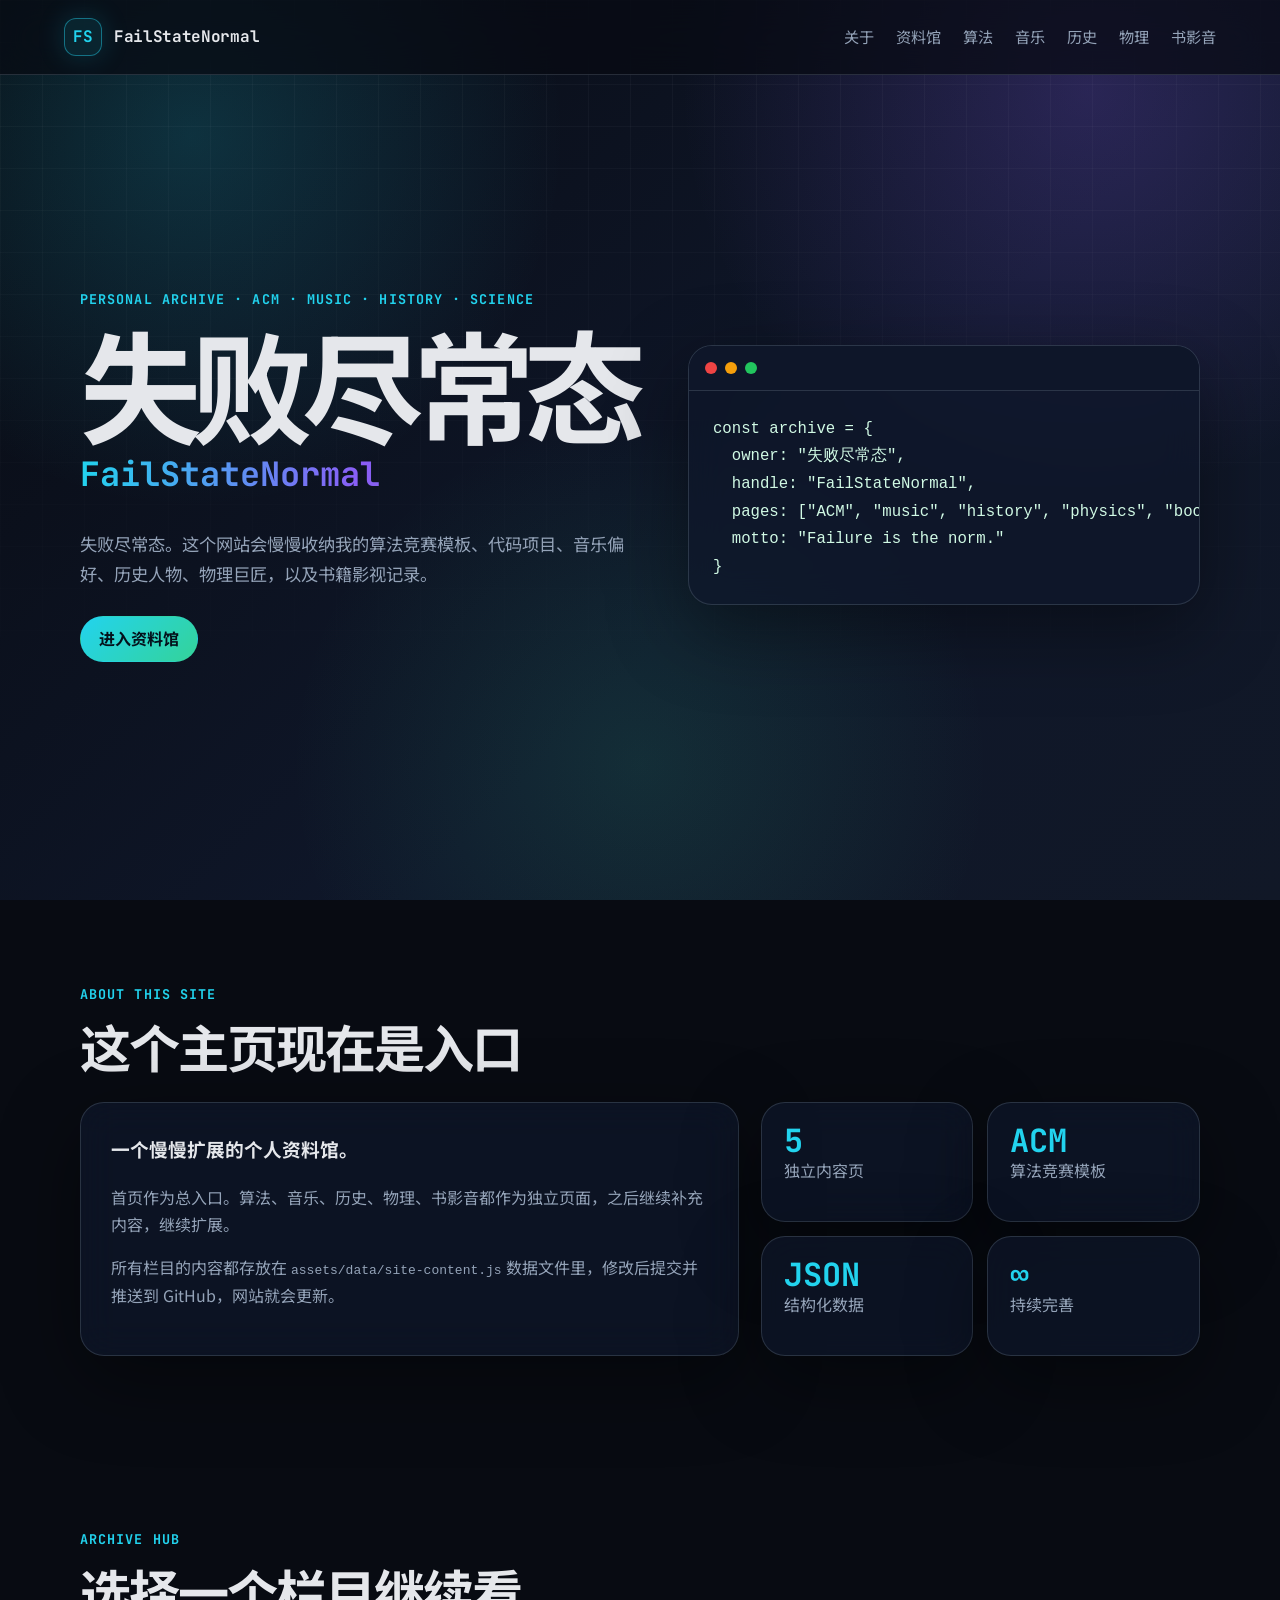
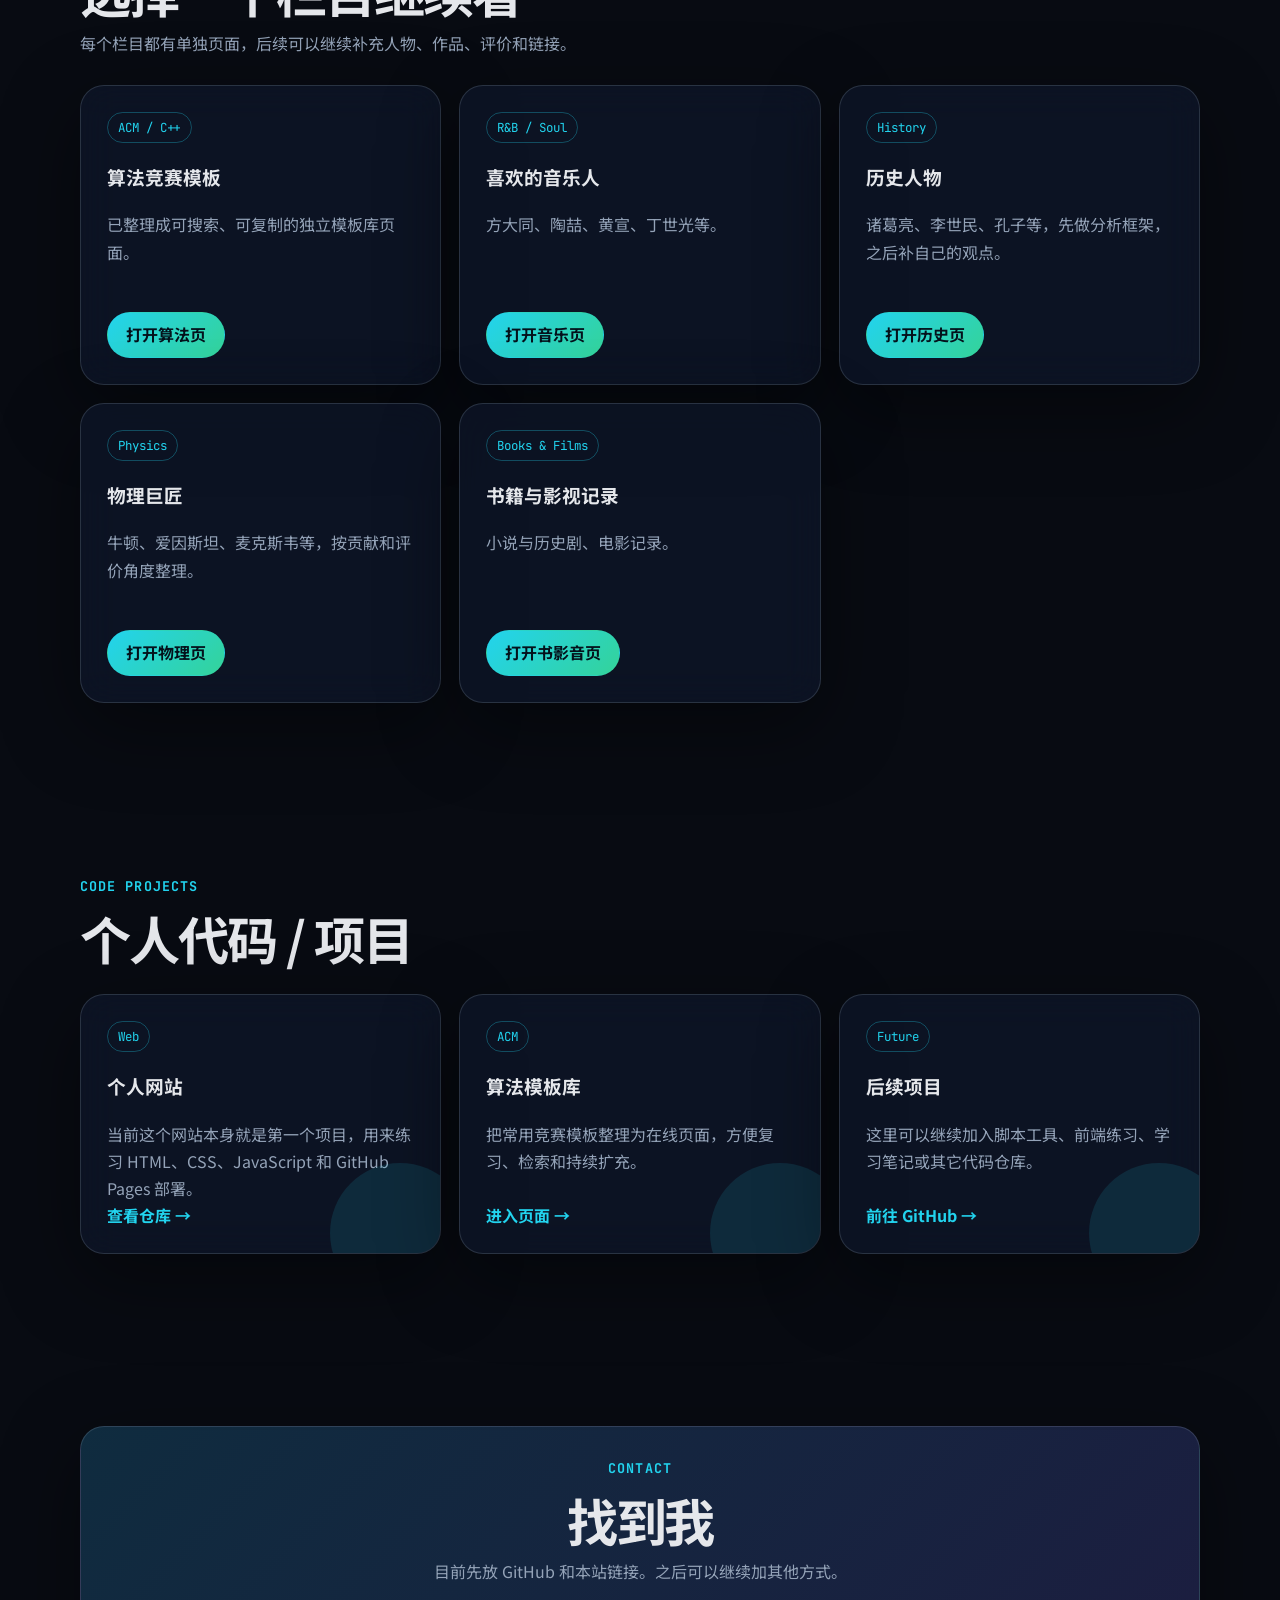
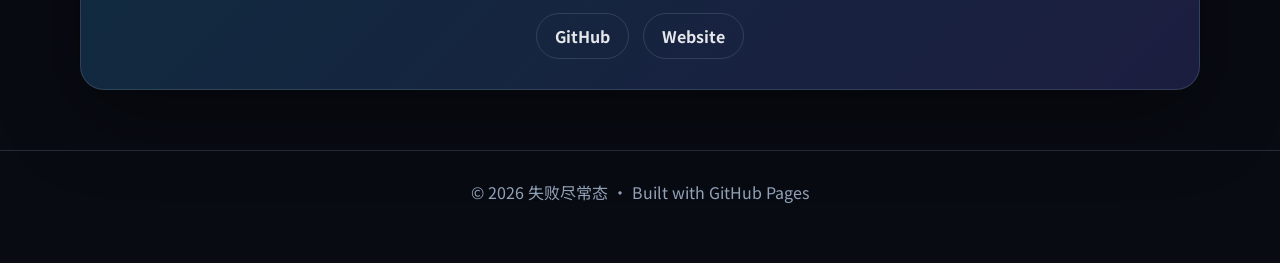
==== index.html @ 87ff6422 "对每个页面前端文字进行了修改" ====
<!DOCTYPE html>
<html lang="zh-CN">
<head>
  <meta charset="UTF-8" />
  <meta name="viewport" content="width=device-width, initial-scale=1.0" />
  <meta name="description" content="失败尽常态 / FailStateNormal 的个人主页：算法竞赛模板、音乐、历史人物、物理学家、书籍与影视记录。" />
  <title>失败尽常态 | FailStateNormal</title>
  <link rel="preconnect" href="https://fonts.googleapis.com">
  <link rel="preconnect" href="https://fonts.gstatic.com" crossorigin>
  <link href="https://fonts.googleapis.com/css2?family=Noto+Sans+SC:wght@400;500;700;900&family=JetBrains+Mono:wght@400;600;700&display=swap" rel="stylesheet">
  <link rel="stylesheet" href="assets/css/style.css?v=20260609-1" />
</head>
<body>
  <div class="site-bg"></div>

  <header class="header">
    <a class="logo" href="#top" aria-label="回到首页">
      <span class="logo-mark">FS</span>
      <span>FailStateNormal</span>
    </a>

    <button class="nav-toggle" type="button" aria-label="打开导航" aria-expanded="false">
      <span></span><span></span><span></span>
    </button>

    <nav class="nav" aria-label="主导航">
      <a href="#about">关于</a>
      <a href="#archive">资料馆</a>
      <a href="acm.html">算法</a>
      <a href="music.html">音乐</a>
      <a href="history.html">历史</a>
      <a href="physics.html">物理</a>
      <a href="books-films.html">书影音</a>
    </nav>
  </header>

  <main id="top">
    <section class="hero section">
      <div class="hero-content reveal">
        <p class="eyebrow">Personal Archive · ACM · Music · History · Science</p>
        <h1>失败尽常态</h1>
        <p class="subtitle">FailStateNormal</p>
        <p class="hero-text">
          失败尽常态。这个网站会慢慢收纳我的算法竞赛模板、代码项目、音乐偏好、历史人物、物理巨匠，以及书籍影视记录。
        </p>
        <div class="hero-actions">
          <a class="button primary" href="#archive">进入资料馆</a>
        </div>
      </div>

      <aside class="terminal-card reveal" aria-label="个人状态卡片">
        <div class="terminal-top"><span></span><span></span><span></span></div>
        <pre><code>const archive = {
  owner: "失败尽常态",
  handle: "FailStateNormal",
  pages: ["ACM", "music", "history", "physics", "books-films"],
  motto: "Failure is the norm."
}</code></pre>
      </aside>
    </section>

    <section id="about" class="section reveal">
      <div class="section-heading">
        <p class="eyebrow">About This Site</p>
        <h2>这个主页现在是入口</h2>
      </div>
      <div class="about-grid">
        <div class="glass-card big-card">
          <h3>一个慢慢扩展的个人资料馆。</h3>
          <p>
            首页作为总入口。算法、音乐、历史、物理、书影音都作为独立页面，之后继续补充内容，继续扩展。
          <p>
            所有栏目的内容都存放在 <code>assets/data/site-content.js</code> 数据文件里，修改后提交并推送到 GitHub，网站就会更新。
          </p>
        </div>
        <div class="stats">
          <div class="stat-card"><strong>5</strong><span>独立内容页</span></div>
          <div class="stat-card"><strong>ACM</strong><span>算法竞赛模板</span></div>
          <div class="stat-card"><strong>JSON</strong><span>结构化数据</span></div>
          <div class="stat-card"><strong>∞</strong><span>持续完善</span></div>
        </div>
      </div>
    </section>

    <section id="archive" class="section reveal">
      <div class="section-heading">
        <p class="eyebrow">Archive Hub</p>
        <h2>选择一个栏目继续看</h2>
        <p>每个栏目都有单独页面，后续可以继续补充人物、作品、评价和链接。</p>
      </div>
      <div class="hub-grid">
        <article class="hub-card">
          <div class="card-tag">ACM / C++</div>
          <h3>算法竞赛模板</h3>
          <p>已整理成可搜索、可复制的独立模板库页面。</p>
          <a class="button primary" href="acm.html">打开算法页</a>
        </article>
        <article class="hub-card">
          <div class="card-tag">R&B / Soul</div>
          <h3>喜欢的音乐人</h3>
          <p>方大同、陶喆、黄宣、丁世光等。</p>
          <a class="button primary" href="music.html">打开音乐页</a>
        </article>
        <article class="hub-card">
          <div class="card-tag">History</div>
          <h3>历史人物</h3>
          <p>诸葛亮、李世民、孔子等，先做分析框架，之后补自己的观点。</p>
          <a class="button primary" href="history.html">打开历史页</a>
        </article>
        <article class="hub-card">
          <div class="card-tag">Physics</div>
          <h3>物理巨匠</h3>
          <p>牛顿、爱因斯坦、麦克斯韦等，按贡献和评价角度整理。</p>
          <a class="button primary" href="physics.html">打开物理页</a>
        </article>
        <article class="hub-card">
          <div class="card-tag">Books & Films</div>
          <h3>书籍与影视记录</h3>
          <p>小说与历史剧、电影记录。</p>
          <a class="button primary" href="books-films.html">打开书影音页</a>
        </article>
      </div>
    </section>

    <section id="projects" class="section reveal">
      <div class="section-heading">
        <p class="eyebrow">Code Projects</p>
        <h2>个人代码 / 项目</h2>
      </div>
      <div class="card-grid">
        <article class="project-card">
          <div class="card-tag">Web</div>
          <h3>个人网站</h3>
          <p>当前这个网站本身就是第一个项目，用来练习 HTML、CSS、JavaScript 和 GitHub Pages 部署。</p>
          <a href="https://github.com/FailStateNormal/FailStateNormal.github.io" target="_blank" rel="noreferrer">查看仓库 →</a>
        </article>
        <article class="project-card">
          <div class="card-tag">ACM</div>
          <h3>算法模板库</h3>
          <p>把常用竞赛模板整理为在线页面，方便复习、检索和持续扩充。</p>
          <a href="acm.html">进入页面 →</a>
        </article>
        <article class="project-card">
          <div class="card-tag">Future</div>
          <h3>后续项目</h3>
          <p>这里可以继续加入脚本工具、前端练习、学习笔记或其它代码仓库。</p>
          <a href="https://github.com/FailStateNormal" target="_blank" rel="noreferrer">前往 GitHub →</a>
        </article>
      </div>
    </section>

    <section id="contact" class="section contact-section reveal">
      <div class="glass-card contact-card">
        <p class="eyebrow">Contact</p>
        <h2>找到我</h2>
        <p>目前先放 GitHub 和本站链接。之后可以继续加其他方式。</p>
        <div class="link-row">
          <a href="https://github.com/FailStateNormal" target="_blank" rel="noreferrer">GitHub</a>
          <a href="https://FailStateNormal.github.io" target="_blank" rel="noreferrer">Website</a>
        </div>
      </div>
    </section>
  </main>

  <footer class="footer">
    <p>© <span id="year"></span> 失败尽常态 · Built with GitHub Pages</p>
  </footer>

  <script src="assets/js/script.js?v=20260609-1"></script>
</body>
</html>
---- assets/css/style.css ----
:root {
  --bg: #080b12;
  --panel: rgba(15, 23, 42, 0.72);
  --panel-strong: rgba(15, 23, 42, 0.92);
  --text: #e5e7eb;
  --muted: #94a3b8;
  --line: rgba(148, 163, 184, 0.22);
  --accent: #22d3ee;
  --accent-2: #8b5cf6;
  --accent-3: #34d399;
  --shadow: 0 24px 80px rgba(0, 0, 0, 0.42);
  --radius: 24px;
}

* {
  box-sizing: border-box;
}

html {
  scroll-behavior: smooth;
}

body {
  margin: 0;
  min-height: 100vh;
  color: var(--text);
  background: var(--bg);
  font-family: "Noto Sans SC", system-ui, -apple-system, BlinkMacSystemFont, "Segoe UI", sans-serif;
  line-height: 1.7;
  overflow-x: hidden;
}

body.nav-open {
  overflow: hidden;
}

.site-bg {
  position: fixed;
  inset: 0;
  z-index: -1;
  background:
    radial-gradient(circle at 15% 15%, rgba(34, 211, 238, 0.18), transparent 28%),
    radial-gradient(circle at 85% 10%, rgba(139, 92, 246, 0.22), transparent 30%),
    radial-gradient(circle at 50% 85%, rgba(52, 211, 153, 0.12), transparent 35%),
    linear-gradient(135deg, #080b12 0%, #0f172a 60%, #111827 100%);
}

.site-bg::after {
  content: "";
  position: absolute;
  inset: 0;
  background-image:
    linear-gradient(rgba(255, 255, 255, 0.035) 1px, transparent 1px),
    linear-gradient(90deg, rgba(255, 255, 255, 0.035) 1px, transparent 1px);
  background-size: 42px 42px;
  mask-image: linear-gradient(to bottom, black, transparent 85%);
}

a {
  color: inherit;
  text-decoration: none;
}

.header {
  position: sticky;
  top: 0;
  z-index: 10;
  display: flex;
  align-items: center;
  justify-content: space-between;
  gap: 24px;
  padding: 18px clamp(20px, 5vw, 72px);
  border-bottom: 1px solid var(--line);
  background: rgba(8, 11, 18, 0.72);
  backdrop-filter: blur(18px);
}

.logo {
  display: inline-flex;
  align-items: center;
  gap: 12px;
  font-family: "JetBrains Mono", monospace;
  font-weight: 700;
  letter-spacing: -0.02em;
}

.logo-mark {
  display: grid;
  width: 38px;
  height: 38px;
  place-items: center;
  border: 1px solid rgba(34, 211, 238, 0.45);
  border-radius: 12px;
  color: var(--accent);
  background: rgba(34, 211, 238, 0.1);
  box-shadow: 0 0 28px rgba(34, 211, 238, 0.18);
}

.nav {
  display: flex;
  align-items: center;
  gap: 22px;
  color: var(--muted);
  font-size: 0.95rem;
}

.nav a {
  transition: color 0.2s ease;
}

.nav a:hover {
  color: var(--text);
}

.nav-toggle {
  display: none;
  width: 42px;
  height: 42px;
  border: 1px solid var(--line);
  border-radius: 14px;
  background: rgba(15, 23, 42, 0.7);
  cursor: pointer;
}

.nav-toggle span {
  display: block;
  width: 18px;
  height: 2px;
  margin: 4px auto;
  background: var(--text);
  border-radius: 999px;
}

.section {
  width: min(1120px, calc(100% - 40px));
  margin: 0 auto;
  padding: 86px 0;
}

.hero {
  display: grid;
  grid-template-columns: minmax(0, 1.05fr) minmax(320px, 0.95fr);
  align-items: center;
  gap: 42px;
  min-height: calc(100vh - 78px);
  padding-top: 64px;
}

.eyebrow {
  margin: 0 0 12px;
  color: var(--accent);
  font-family: "JetBrains Mono", monospace;
  font-size: 0.84rem;
  font-weight: 700;
  letter-spacing: 0.08em;
  text-transform: uppercase;
}

h1,
h2,
h3,
p {
  margin-top: 0;
}

h1 {
  margin-bottom: 4px;
  font-size: clamp(3.5rem, 10vw, 7.6rem);
  line-height: 0.98;
  letter-spacing: -0.09em;
}

.subtitle {
  margin-bottom: 26px;
  color: transparent;
  background: linear-gradient(90deg, var(--accent), var(--accent-2), var(--accent-3));
  background-clip: text;
  -webkit-background-clip: text;
  font-family: "JetBrains Mono", monospace;
  font-size: clamp(1.3rem, 3vw, 2.1rem);
  font-weight: 700;
}

.hero-text {
  max-width: 640px;
  color: var(--muted);
  font-size: 1.08rem;
}

.hero-actions,
.link-row {
  display: flex;
  flex-wrap: wrap;
  gap: 14px;
  margin-top: 28px;
}

.button,
.link-row a {
  display: inline-flex;
  align-items: center;
  justify-content: center;
  min-height: 46px;
  padding: 0 18px;
  border: 1px solid var(--line);
  border-radius: 999px;
  font-weight: 700;
  transition: transform 0.2s ease, border-color 0.2s ease, background 0.2s ease;
}

.button:hover,
.link-row a:hover {
  transform: translateY(-2px);
  border-color: rgba(34, 211, 238, 0.55);
}

.button.primary {
  border-color: transparent;
  color: #04111b;
  background: linear-gradient(135deg, var(--accent), var(--accent-3));
}

.button.ghost {
  background: rgba(15, 23, 42, 0.58);
}

.terminal-card,
.glass-card,
.project-card,
.stat-card {
  border: 1px solid var(--line);
  background: var(--panel);
  box-shadow: var(--shadow);
  backdrop-filter: blur(18px);
}

.terminal-card {
  overflow: hidden;
  border-radius: var(--radius);
  transform: rotate(1deg);
}

.terminal-top {
  display: flex;
  gap: 8px;
  padding: 16px;
  border-bottom: 1px solid var(--line);
  background: rgba(15, 23, 42, 0.9);
}

.terminal-top span {
  width: 12px;
  height: 12px;
  border-radius: 50%;
  background: #ef4444;
}

.terminal-top span:nth-child(2) {
  background: #f59e0b;
}

.terminal-top span:nth-child(3) {
  background: #22c55e;
}

pre {
  margin: 0;
  padding: 24px;
  overflow: auto;
  color: #d1fae5;
  font-family: "JetBrains Mono", monospace;
  font-size: clamp(0.82rem, 1.5vw, 0.98rem);
}

.section-heading {
  max-width: 720px;
  margin-bottom: 28px;
}

.section-heading h2,
.contact-card h2 {
  margin-bottom: 10px;
  font-size: clamp(2rem, 4vw, 3.4rem);
  line-height: 1.1;
  letter-spacing: -0.04em;
}

.section-heading p:not(.eyebrow),
.contact-card p:not(.eyebrow) {
  color: var(--muted);
}

.about-grid {
  display: grid;
  grid-template-columns: 1.2fr 0.8fr;
  gap: 22px;
}

.glass-card,
.project-card,
.stat-card {
  border-radius: var(--radius);
}

.big-card,
.contact-card {
  padding: 30px;
}

.big-card p,
.project-card p {
  color: var(--muted);
}

.stats {
  display: grid;
  grid-template-columns: repeat(2, 1fr);
  gap: 14px;
}

.stat-card {
  padding: 22px;
}

.stat-card strong {
  display: block;
  color: var(--accent);
  font-family: "JetBrains Mono", monospace;
  font-size: 2rem;
  line-height: 1;
}

.stat-card span {
  color: var(--muted);
}

.card-grid {
  display: grid;
  grid-template-columns: repeat(3, 1fr);
  gap: 18px;
}

.project-card {
  position: relative;
  min-height: 260px;
  padding: 26px;
  overflow: hidden;
}

.project-card::before {
  content: "";
  position: absolute;
  inset: auto -30px -50px auto;
  width: 140px;
  height: 140px;
  border-radius: 50%;
  background: rgba(34, 211, 238, 0.12);
}

.card-tag {
  display: inline-flex;
  margin-bottom: 18px;
  padding: 4px 10px;
  border: 1px solid rgba(34, 211, 238, 0.3);
  border-radius: 999px;
  color: var(--accent);
  font-family: "JetBrains Mono", monospace;
  font-size: 0.78rem;
}

.project-card a {
  position: absolute;
  bottom: 24px;
  color: var(--accent);
  font-weight: 700;
}

.contact-section {
  padding-bottom: 60px;
}

.contact-card {
  text-align: center;
  background: linear-gradient(135deg, rgba(34, 211, 238, 0.12), rgba(139, 92, 246, 0.12)), var(--panel-strong);
}

.contact-card .link-row {
  justify-content: center;
}

.footer {
  padding: 28px 20px 42px;
  color: var(--muted);
  text-align: center;
  border-top: 1px solid var(--line);
}

.reveal {
  opacity: 0;
  transform: translateY(18px);
  transition: opacity 0.7s ease, transform 0.7s ease;
}

.reveal.visible {
  opacity: 1;
  transform: translateY(0);
}

@media (max-width: 860px) {
  .nav-toggle {
    display: block;
  }

  .nav {
    position: fixed;
    top: 77px;
    right: 20px;
    left: 20px;
    display: none;
    flex-direction: column;
    align-items: stretch;
    padding: 18px;
    border: 1px solid var(--line);
    border-radius: 18px;
    background: rgba(8, 11, 18, 0.95);
  }

  .nav.open {
    display: flex;
  }

  .nav a {
    padding: 10px 12px;
  }

  .hero,
  .about-grid,
  .card-grid {
    grid-template-columns: 1fr;
  }

  .hero {
    min-height: auto;
  }

  .terminal-card {
    transform: none;
  }
}

@media (max-width: 540px) {
  .section {
    width: min(100% - 28px, 1120px);
    padding: 62px 0;
  }

  .header {
    padding: 14px;
  }

  .logo span:last-child {
    display: none;
  }

  h1 {
    letter-spacing: -0.08em;
  }

  .stats {
    grid-template-columns: 1fr;
  }

  .big-card,
  .contact-card,
  .project-card {
    padding: 20px;
  }
}

.template-page .reveal {
  opacity: 1;
  transform: none;
}

/* Content archive sections */
.analysis-grid,
.overview-grid {
  display: grid;
  gap: 18px;
}

.analysis-grid,
.overview-grid {
  grid-template-columns: repeat(3, 1fr);
}

.analysis-card,
.overview-grid article,
.catalog-card,
.template-card,
.search-panel,
.template-summary,
.loading-card {
  border: 1px solid var(--line);
  border-radius: var(--radius);
  background: var(--panel);
  box-shadow: var(--shadow);
  backdrop-filter: blur(18px);
}

.analysis-card,
.search-panel,
.template-summary,
.loading-card {
  padding: 26px;
}

.analysis-card p,
.analysis-card li,
.overview-grid span {
  color: var(--muted);
}

.analysis-card ul {
  margin: 14px 0 0;
  padding-left: 20px;
}

.subsection-title {
  margin-bottom: 16px;
  font-size: 1.5rem;
}

.overview-grid article {
  padding: 18px;
}

.overview-grid strong {
  display: block;
  margin-bottom: 6px;
}

.overview-grid span {
  display: block;
  font-size: 0.95rem;
}

.nav a.active {
  color: var(--accent);
}

.hub-grid {
  display: grid;
  grid-template-columns: repeat(3, 1fr);
  gap: 18px;
}

.hub-card {
  border: 1px solid var(--line);
  border-radius: var(--radius);
  background: var(--panel);
  box-shadow: var(--shadow);
  backdrop-filter: blur(18px);
  display: flex;
  min-height: 300px;
  flex-direction: column;
  align-items: flex-start;
  padding: 26px;
}

.hub-card p,
.content-group p {
  color: var(--muted);
}

.hub-card .button {
  margin-top: auto;
}

.content-page .reveal {
  opacity: 1;
  transform: none;
}

.page-hero {
  padding-top: 86px;
  padding-bottom: 42px;
}

.page-hero h1 {
  max-width: 900px;
  font-size: clamp(3rem, 8vw, 6.4rem);
}

.content-group + .content-group {
  margin-top: 46px;
}

.content-item-card .card-tag {
  margin-bottom: 12px;
}

@media (max-width: 980px) {
  .hub-grid {
    grid-template-columns: 1fr;
  }
}

@media (max-width: 540px) {
  .hub-card {
    padding: 18px;
  }
}

/* ACM template page */
.template-page h1 {
  font-size: clamp(3rem, 8vw, 6.2rem);
}

.template-hero {
  display: grid;
  grid-template-columns: minmax(0, 1.1fr) minmax(280px, 0.55fr);
  align-items: center;
  gap: 28px;
  padding-top: 76px;
}

.template-hero code,
.search-panel label {
  color: var(--accent);
  font-family: "JetBrains Mono", monospace;
}

.template-summary h2 {
  margin-bottom: 8px;
  color: var(--accent);
  font-family: "JetBrains Mono", monospace;
  font-size: 2rem;
}

.search-panel {
  display: grid;
  gap: 12px;
  margin-bottom: 20px;
}

.search-panel input {
  width: 100%;
  min-height: 52px;
  padding: 0 16px;
  border: 1px solid var(--line);
  border-radius: 16px;
  color: var(--text);
  background: rgba(8, 11, 18, 0.72);
  font: inherit;
  outline: none;
}

.search-panel input:focus {
  border-color: rgba(34, 211, 238, 0.65);
  box-shadow: 0 0 0 4px rgba(34, 211, 238, 0.1);
}

.catalog-list,
.template-list {
  display: grid;
  gap: 16px;
}

.catalog-card {
  padding: 22px;
}

.catalog-card h3 {
  margin-bottom: 14px;
}

.catalog-card div {
  display: flex;
  flex-wrap: wrap;
  gap: 8px;
}

.catalog-card a {
  padding: 6px 10px;
  border: 1px solid rgba(148, 163, 184, 0.2);
  border-radius: 999px;
  color: var(--muted);
  font-size: 0.9rem;
  transition: color 0.2s ease, border-color 0.2s ease, transform 0.2s ease;
}

.catalog-card a:hover {
  color: var(--accent);
  border-color: rgba(34, 211, 238, 0.45);
  transform: translateY(-1px);
}

.template-card {
  overflow: hidden;
  scroll-margin-top: 96px;
}

.template-card-head {
  display: flex;
  align-items: flex-start;
  justify-content: space-between;
  gap: 18px;
  padding: 22px;
  border-bottom: 1px solid var(--line);
}

.template-card-head h3 {
  margin-bottom: 0;
  font-size: 1.45rem;
}

.copy-button {
  min-width: 72px;
  min-height: 38px;
  border: 1px solid rgba(34, 211, 238, 0.4);
  border-radius: 999px;
  color: var(--accent);
  background: rgba(34, 211, 238, 0.08);
  font: inherit;
  font-weight: 700;
  cursor: pointer;
}

.template-card pre {
  max-height: 560px;
  background: rgba(2, 6, 23, 0.65);
}

.loading-card {
  color: var(--muted);
}

@media (max-width: 980px) {
  .analysis-grid,
  .overview-grid,
  .template-hero {
    grid-template-columns: 1fr;
  }
}

@media (max-width: 540px) {
  .analysis-card,
  .search-panel,
  .template-summary,
  .catalog-card,
  .template-card-head,
  .overview-grid article {
    padding: 18px;
  }

  .template-card-head {
    flex-direction: column;
  }

  .copy-button {
    width: 100%;
  }
}
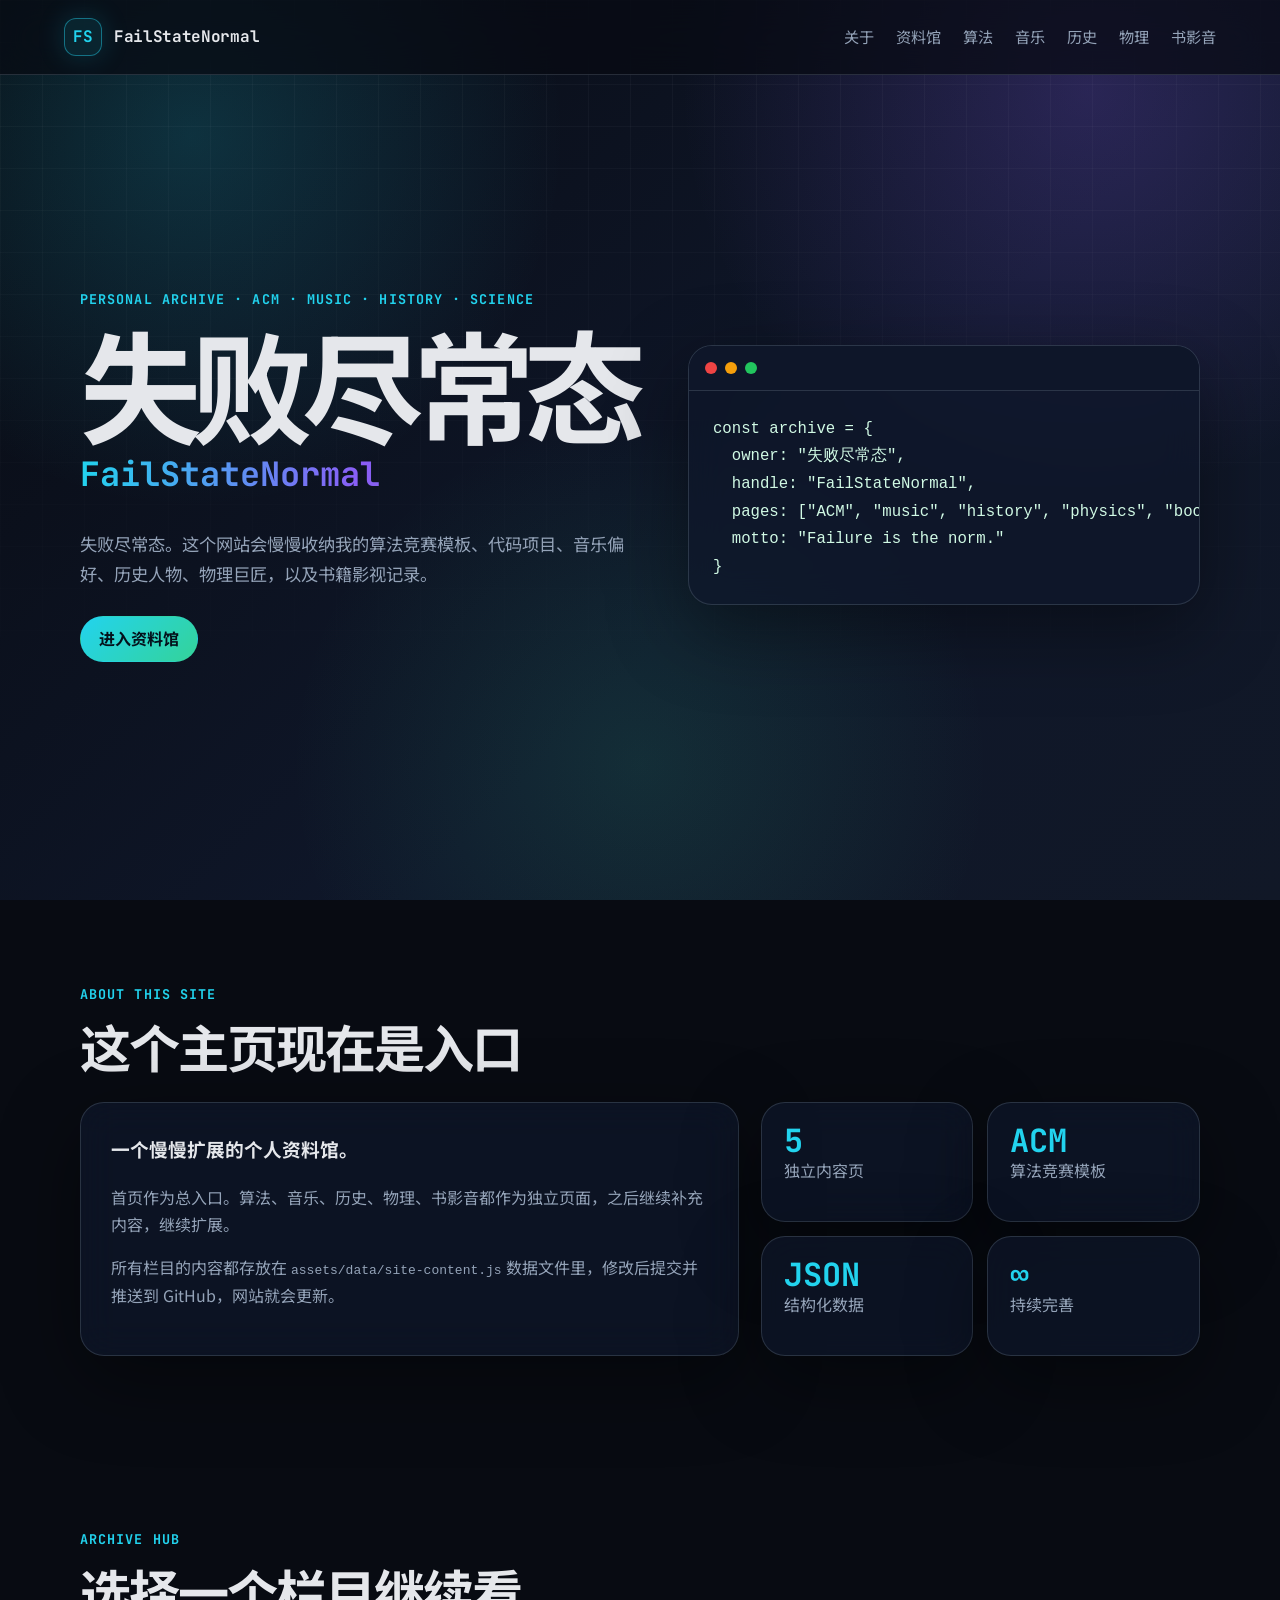
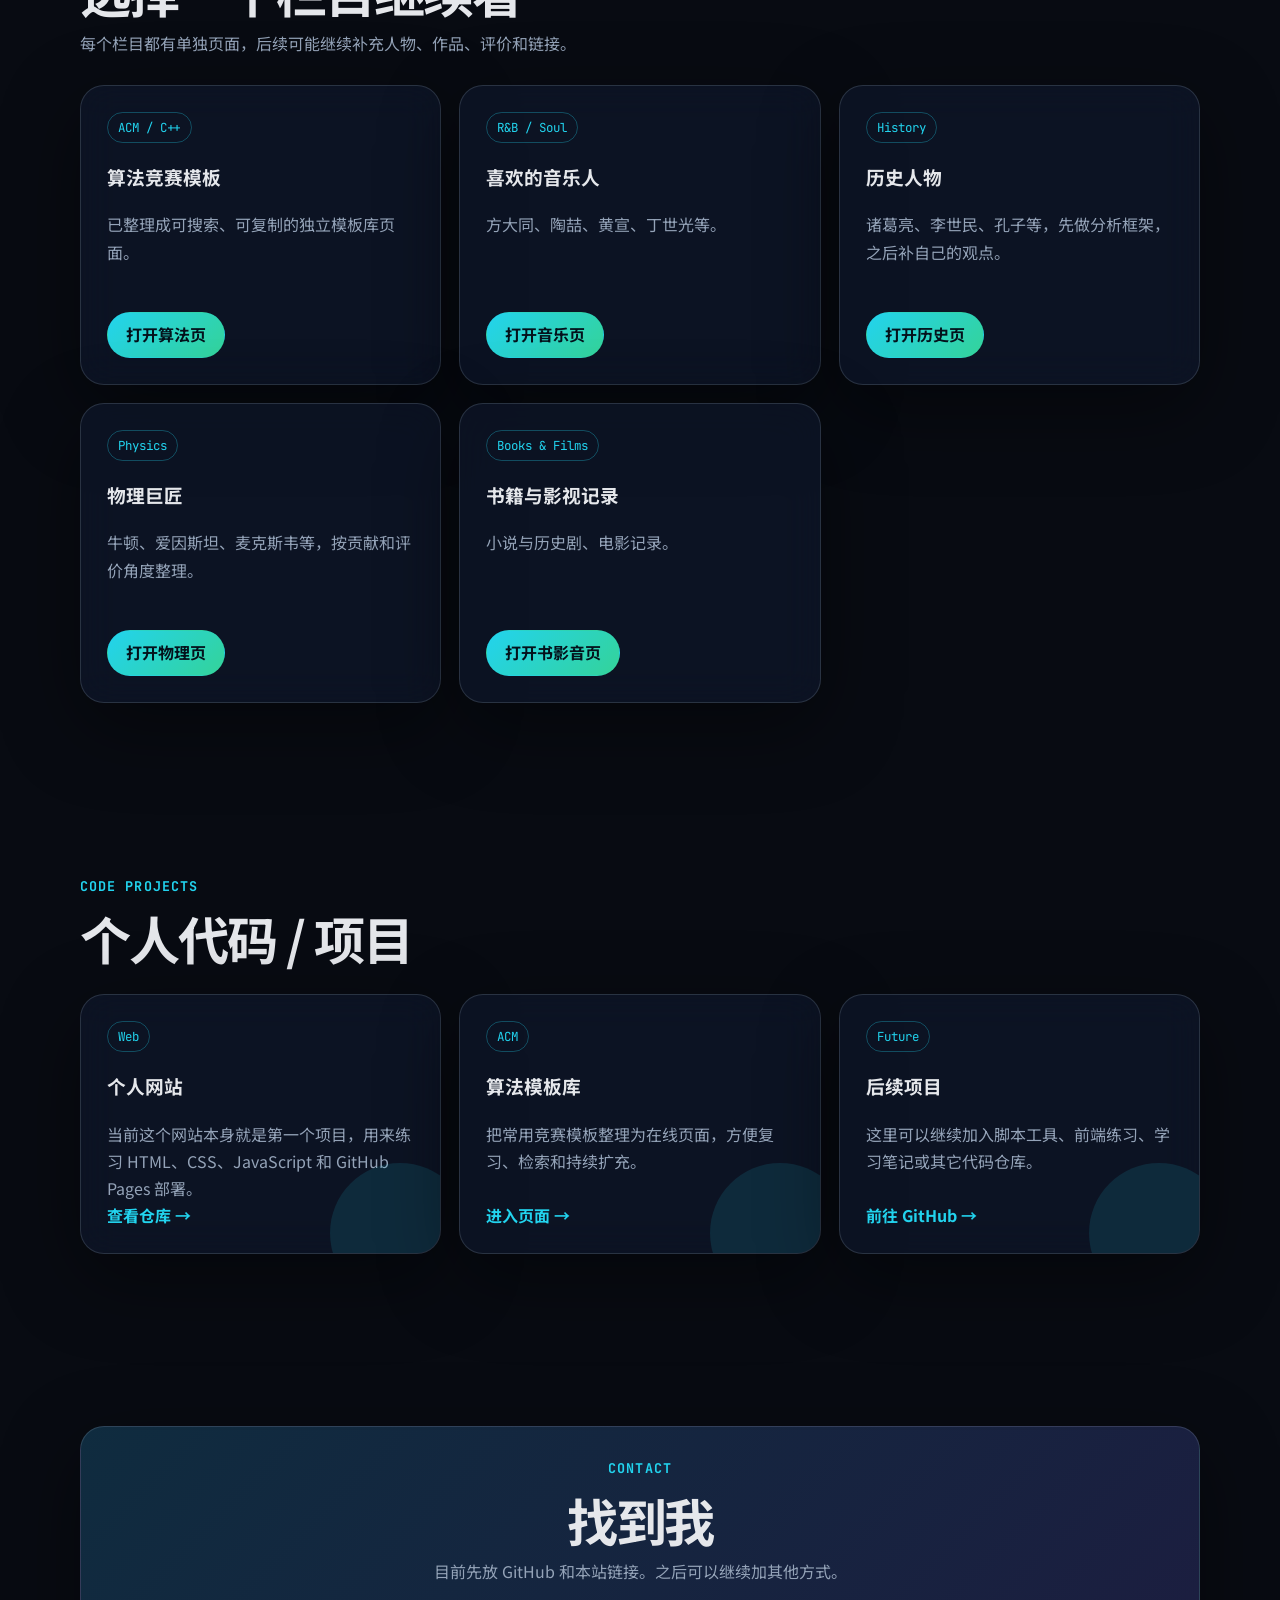
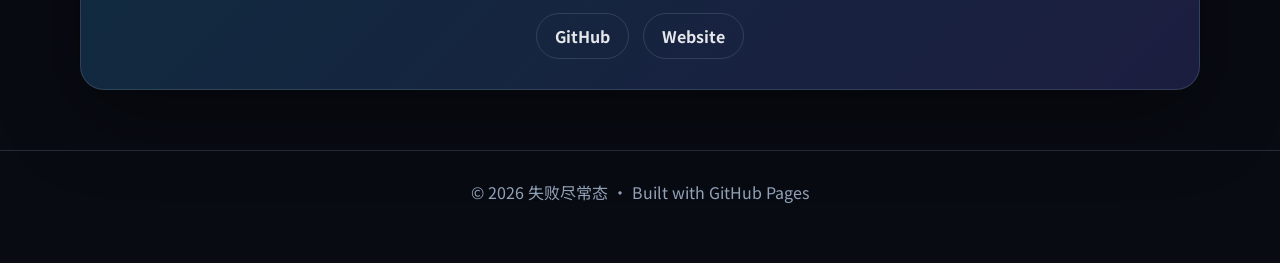
==== commit 2212a612: "增加了忽略，以及改了一些表述" ====
--- a/index.html
+++ b/index.html
@@ -8,7 +8,7 @@
   <link rel="preconnect" href="https://fonts.googleapis.com">
   <link rel="preconnect" href="https://fonts.gstatic.com" crossorigin>
   <link href="https://fonts.googleapis.com/css2?family=Noto+Sans+SC:wght@400;500;700;900&family=JetBrains+Mono:wght@400;600;700&display=swap" rel="stylesheet">
-  <link rel="stylesheet" href="assets/css/style.css?v=20260609-1" />
+  <link rel="stylesheet" href="assets/css/style.css?v=20260610-2" />
 </head>
 <body>
   <div class="site-bg"></div>
@@ -86,7 +86,7 @@
       <div class="section-heading">
         <p class="eyebrow">Archive Hub</p>
         <h2>选择一个栏目继续看</h2>
-        <p>每个栏目都有单独页面，后续可以继续补充人物、作品、评价和链接。</p>
+        <p>每个栏目都有单独页面，后续可能继续补充人物、作品、评价和链接。</p>
       </div>
       <div class="hub-grid">
         <article class="hub-card">
@@ -166,6 +166,6 @@
     <p>© <span id="year"></span> 失败尽常态 · Built with GitHub Pages</p>
   </footer>
 
-  <script src="assets/js/script.js?v=20260609-1"></script>
+  <script src="assets/js/script.js?v=20260610-2"></script>
 </body>
 </html>
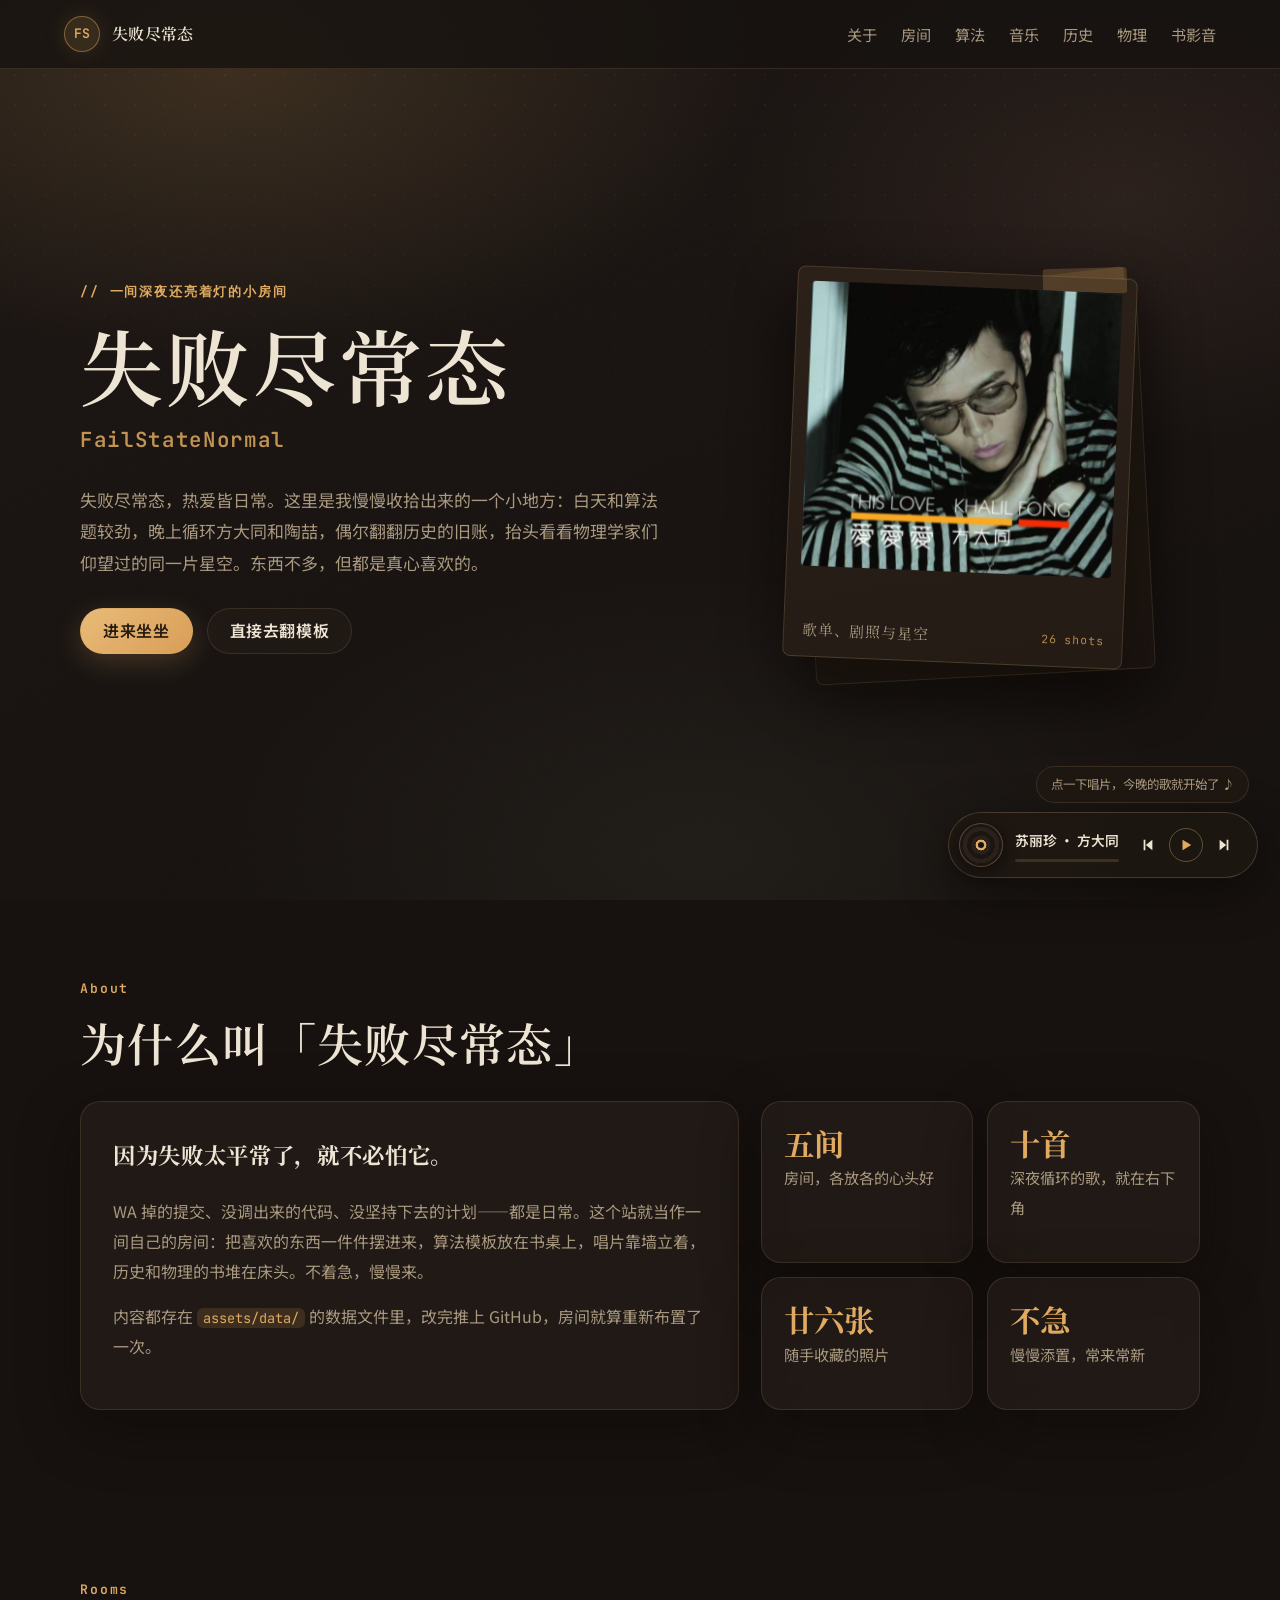
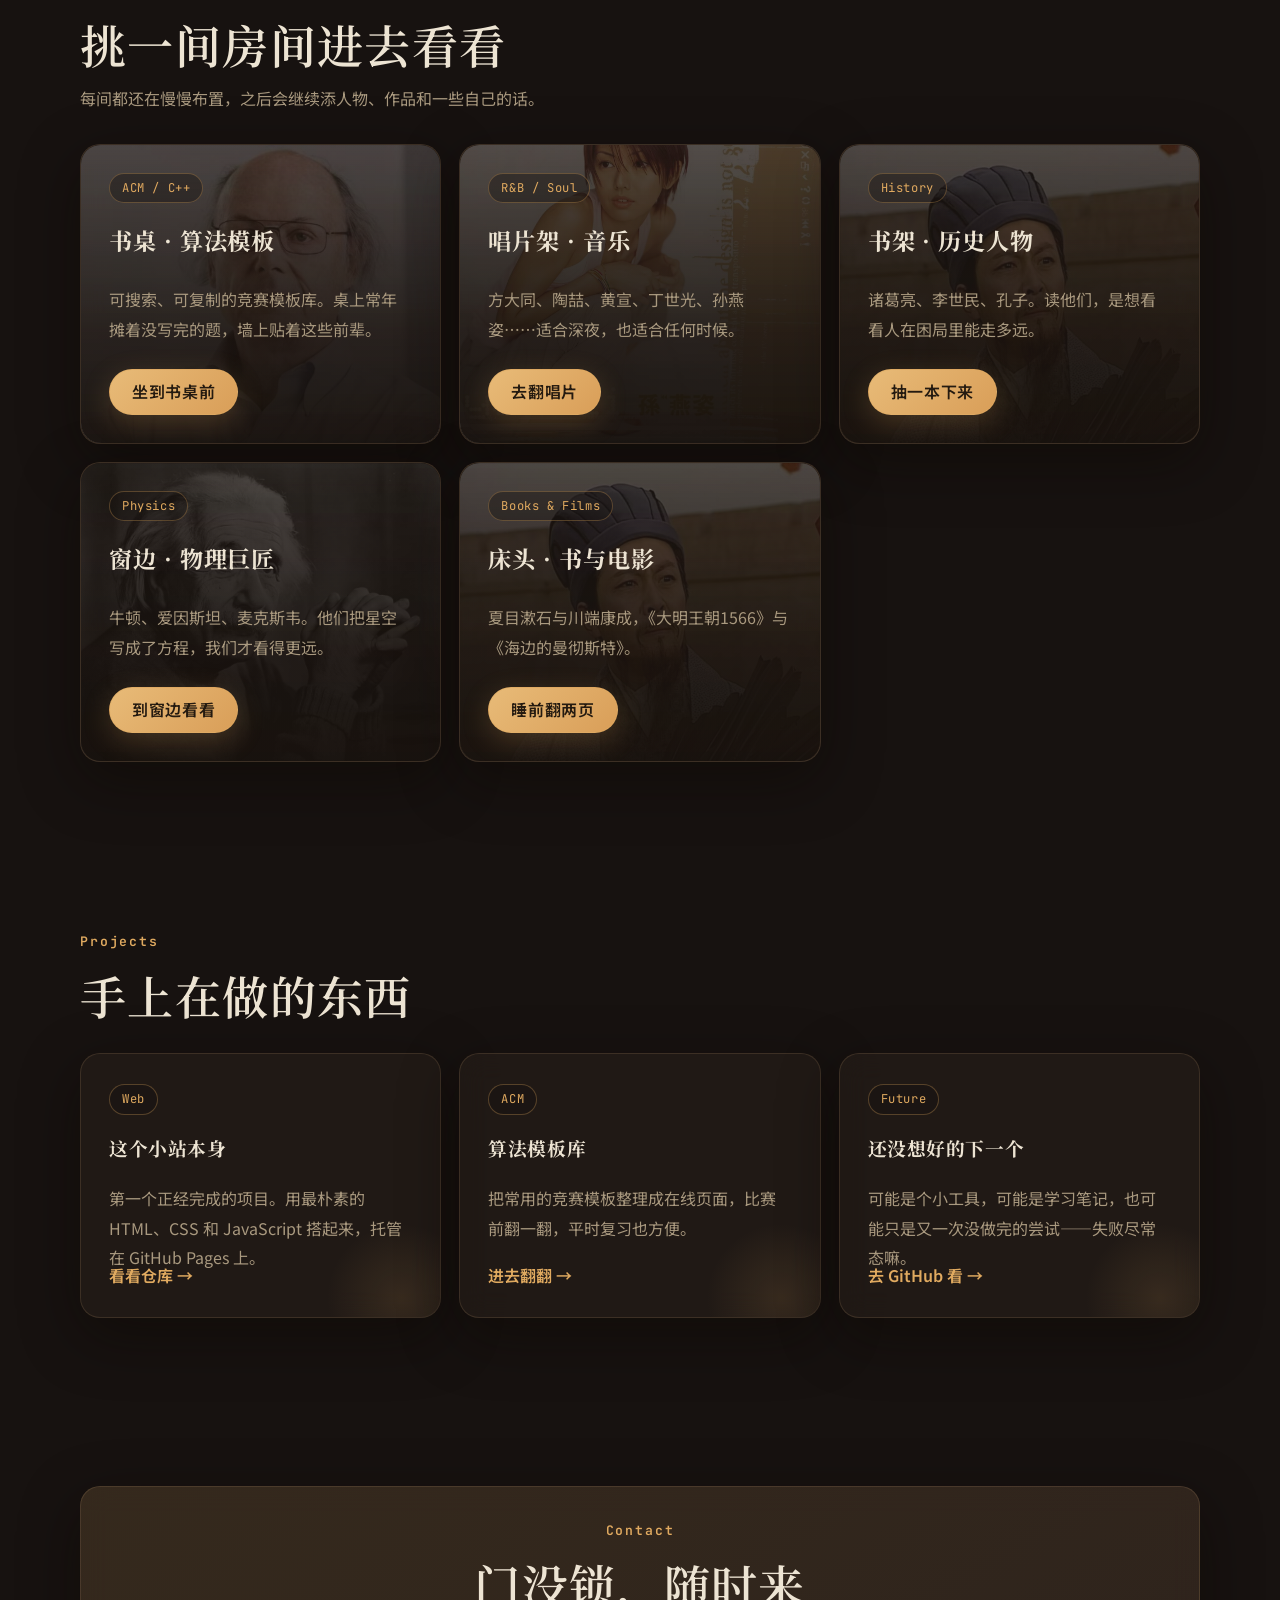
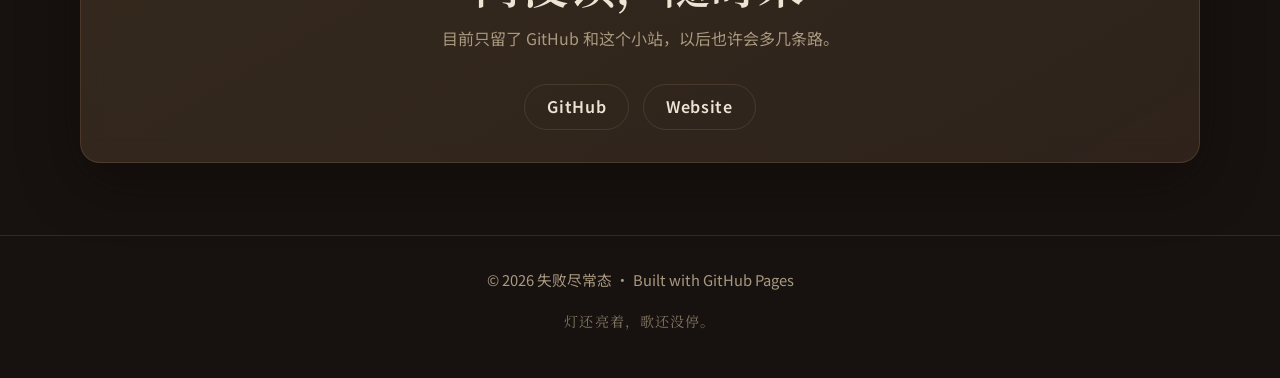
==== commit f20bb3f4: "主页改版为深夜书房风格：暖色调+衬线排版，新增照片幻灯片与悬浮唱机 - 整站换为暖咖啡色+台灯琥珀光晕的文艺暗色主题，标题改用 Noto Serif SC - material 照片按栏目整理进 as" ====
--- a/index.html
+++ b/index.html
@@ -3,12 +3,13 @@
 <head>
   <meta charset="UTF-8" />
   <meta name="viewport" content="width=device-width, initial-scale=1.0" />
-  <meta name="description" content="失败尽常态 / FailStateNormal 的个人主页：算法竞赛模板、音乐、历史人物、物理学家、书籍与影视记录。" />
+  <meta name="description" content="失败尽常态 / FailStateNormal 的个人小站：算法竞赛模板、深夜歌单、历史人物、物理学家，以及书和电影的记录。" />
   <title>失败尽常态 | FailStateNormal</title>
   <link rel="preconnect" href="https://fonts.googleapis.com">
   <link rel="preconnect" href="https://fonts.gstatic.com" crossorigin>
-  <link href="https://fonts.googleapis.com/css2?family=Noto+Sans+SC:wght@400;500;700;900&family=JetBrains+Mono:wght@400;600;700&display=swap" rel="stylesheet">
-  <link rel="stylesheet" href="assets/css/style.css?v=20260610-2" />
+  <link href="https://fonts.googleapis.com/css2?family=Noto+Sans+SC:wght@400;500;700&family=Noto+Serif+SC:wght@500;600;700&family=JetBrains+Mono:wght@400;600&display=swap" rel="stylesheet">
+  <link rel="icon" href="data:image/svg+xml,<svg xmlns='http://www.w3.org/2000/svg' viewBox='0 0 100 100'><text y='.9em' font-size='90'>&#127982;</text></svg>">
+  <link rel="stylesheet" href="assets/css/style.css?v=20260707" />
 </head>
 <body>
   <div class="site-bg"></div>
@@ -16,7 +17,7 @@
   <header class="header">
     <a class="logo" href="#top" aria-label="回到首页">
       <span class="logo-mark">FS</span>
-      <span>FailStateNormal</span>
+      <span>失败尽常态</span>
     </a>
 
     <button class="nav-toggle" type="button" aria-label="打开导航" aria-expanded="false">
@@ -25,7 +26,7 @@
 
     <nav class="nav" aria-label="主导航">
       <a href="#about">关于</a>
-      <a href="#archive">资料馆</a>
+      <a href="#archive">房间</a>
       <a href="acm.html">算法</a>
       <a href="music.html">音乐</a>
       <a href="history.html">历史</a>
@@ -37,114 +38,117 @@
   <main id="top">
     <section class="hero section">
       <div class="hero-content reveal">
-        <p class="eyebrow">Personal Archive · ACM · Music · History · Science</p>
+        <p class="eyebrow">// 一间深夜还亮着灯的小房间</p>
         <h1>失败尽常态</h1>
         <p class="subtitle">FailStateNormal</p>
         <p class="hero-text">
-          失败尽常态。这个网站会慢慢收纳我的算法竞赛模板、代码项目、音乐偏好、历史人物、物理巨匠，以及书籍影视记录。
+          失败尽常态，热爱皆日常。这里是我慢慢收拾出来的一个小地方：白天和算法题较劲，晚上循环方大同和陶喆，偶尔翻翻历史的旧账，抬头看看物理学家们仰望过的同一片星空。东西不多，但都是真心喜欢的。
         </p>
         <div class="hero-actions">
-          <a class="button primary" href="#archive">进入资料馆</a>
+          <a class="button primary" href="#archive">进来坐坐</a>
+          <a class="button ghost" href="acm.html">直接去翻模板</a>
         </div>
       </div>
 
-      <aside class="terminal-card reveal" aria-label="个人状态卡片">
-        <div class="terminal-top"><span></span><span></span><span></span></div>
-        <pre><code>const archive = {
-  owner: "失败尽常态",
-  handle: "FailStateNormal",
-  pages: ["ACM", "music", "history", "physics", "books-films"],
-  motto: "Failure is the norm."
-}</code></pre>
+      <aside class="hero-gallery reveal" aria-label="随手收藏的一些照片">
+        <div class="polaroid polaroid-back"></div>
+        <div class="polaroid">
+          <div class="frame" data-slides="mix" data-slide-interval="4600"></div>
+          <div class="caption">
+            <span>歌单、剧照与星空</span>
+            <code>26 shots</code>
+          </div>
+        </div>
       </aside>
     </section>
 
     <section id="about" class="section reveal">
       <div class="section-heading">
-        <p class="eyebrow">About This Site</p>
-        <h2>这个主页现在是入口</h2>
+        <p class="eyebrow">About</p>
+        <h2>为什么叫「失败尽常态」</h2>
       </div>
       <div class="about-grid">
         <div class="glass-card big-card">
-          <h3>一个慢慢扩展的个人资料馆。</h3>
+          <h3>因为失败太平常了，就不必怕它。</h3>
           <p>
-            首页作为总入口。算法、音乐、历史、物理、书影音都作为独立页面，之后继续补充内容，继续扩展。
+            WA 掉的提交、没调出来的代码、没坚持下去的计划——都是日常。这个站就当作一间自己的房间：把喜欢的东西一件件摆进来，算法模板放在书桌上，唱片靠墙立着，历史和物理的书堆在床头。不着急，慢慢来。
+          </p>
           <p>
-            所有栏目的内容都存放在 <code>assets/data/site-content.js</code> 数据文件里，修改后提交并推送到 GitHub，网站就会更新。
+            内容都存在 <code>assets/data/</code> 的数据文件里，改完推上 GitHub，房间就算重新布置了一次。
           </p>
         </div>
         <div class="stats">
-          <div class="stat-card"><strong>5</strong><span>独立内容页</span></div>
-          <div class="stat-card"><strong>ACM</strong><span>算法竞赛模板</span></div>
-          <div class="stat-card"><strong>JSON</strong><span>结构化数据</span></div>
-          <div class="stat-card"><strong>∞</strong><span>持续完善</span></div>
+          <div class="stat-card"><strong>五间</strong><span>房间，各放各的心头好</span></div>
+          <div class="stat-card"><strong>十首</strong><span>深夜循环的歌，就在右下角</span></div>
+          <div class="stat-card"><strong>廿六张</strong><span>随手收藏的照片</span></div>
+          <div class="stat-card"><strong>不急</strong><span>慢慢添置，常来常新</span></div>
         </div>
       </div>
     </section>
 
     <section id="archive" class="section reveal">
       <div class="section-heading">
-        <p class="eyebrow">Archive Hub</p>
-        <h2>选择一个栏目继续看</h2>
-        <p>每个栏目都有单独页面，后续可能继续补充人物、作品、评价和链接。</p>
+        <p class="eyebrow">Rooms</p>
+        <h2>挑一间房间进去看看</h2>
+        <p>每间都还在慢慢布置，之后会继续添人物、作品和一些自己的话。</p>
       </div>
       <div class="hub-grid">
-        <article class="hub-card">
+        <article class="hub-card" data-slides="it">
           <div class="card-tag">ACM / C++</div>
-          <h3>算法竞赛模板</h3>
-          <p>已整理成可搜索、可复制的独立模板库页面。</p>
-          <a class="button primary" href="acm.html">打开算法页</a>
+          <h3>书桌 · 算法模板</h3>
+          <p>可搜索、可复制的竞赛模板库。桌上常年摊着没写完的题，墙上贴着这些前辈。</p>
+          <a class="button primary" href="acm.html">坐到书桌前</a>
         </article>
-        <article class="hub-card">
-          <div class="card-tag">R&B / Soul</div>
-          <h3>喜欢的音乐人</h3>
-          <p>方大同、陶喆、黄宣、丁世光等。</p>
-          <a class="button primary" href="music.html">打开音乐页</a>
+        <article class="hub-card" data-slides="music">
+          <div class="card-tag">R&amp;B / Soul</div>
+          <h3>唱片架 · 音乐</h3>
+          <p>方大同、陶喆、黄宣、丁世光、孙燕姿……适合深夜，也适合任何时候。</p>
+          <a class="button primary" href="music.html">去翻唱片</a>
         </article>
-        <article class="hub-card">
+        <article class="hub-card" data-slides="history">
           <div class="card-tag">History</div>
-          <h3>历史人物</h3>
-          <p>诸葛亮、李世民、孔子等，先做分析框架，之后补自己的观点。</p>
-          <a class="button primary" href="history.html">打开历史页</a>
+          <h3>书架 · 历史人物</h3>
+          <p>诸葛亮、李世民、孔子。读他们，是想看看人在困局里能走多远。</p>
+          <a class="button primary" href="history.html">抽一本下来</a>
         </article>
-        <article class="hub-card">
+        <article class="hub-card" data-slides="physics">
           <div class="card-tag">Physics</div>
-          <h3>物理巨匠</h3>
-          <p>牛顿、爱因斯坦、麦克斯韦等，按贡献和评价角度整理。</p>
-          <a class="button primary" href="physics.html">打开物理页</a>
+          <h3>窗边 · 物理巨匠</h3>
+          <p>牛顿、爱因斯坦、麦克斯韦。他们把星空写成了方程，我们才看得更远。</p>
+          <a class="button primary" href="physics.html">到窗边看看</a>
         </article>
-        <article class="hub-card">
-          <div class="card-tag">Books & Films</div>
-          <h3>书籍与影视记录</h3>
-          <p>小说与历史剧、电影记录。</p>
-          <a class="button primary" href="books-films.html">打开书影音页</a>
+        <article class="hub-card" data-slides="history">
+          <div class="card-tag">Books &amp; Films</div>
+          <h3>床头 · 书与电影</h3>
+          <p>夏目漱石与川端康成，《大明王朝1566》与《海边的曼彻斯特》。</p>
+          <a class="button primary" href="books-films.html">睡前翻两页</a>
         </article>
       </div>
     </section>
 
     <section id="projects" class="section reveal">
       <div class="section-heading">
-        <p class="eyebrow">Code Projects</p>
-        <h2>个人代码 / 项目</h2>
+        <p class="eyebrow">Projects</p>
+        <h2>手上在做的东西</h2>
       </div>
       <div class="card-grid">
         <article class="project-card">
           <div class="card-tag">Web</div>
-          <h3>个人网站</h3>
-          <p>当前这个网站本身就是第一个项目，用来练习 HTML、CSS、JavaScript 和 GitHub Pages 部署。</p>
-          <a href="https://github.com/FailStateNormal/FailStateNormal.github.io" target="_blank" rel="noreferrer">查看仓库 →</a>
+          <h3>这个小站本身</h3>
+          <p>第一个正经完成的项目。用最朴素的 HTML、CSS 和 JavaScript 搭起来，托管在 GitHub Pages 上。</p>
+          <a href="https://github.com/FailStateNormal/FailStateNormal.github.io" target="_blank" rel="noreferrer">看看仓库 →</a>
         </article>
         <article class="project-card">
           <div class="card-tag">ACM</div>
           <h3>算法模板库</h3>
-          <p>把常用竞赛模板整理为在线页面，方便复习、检索和持续扩充。</p>
-          <a href="acm.html">进入页面 →</a>
+          <p>把常用的竞赛模板整理成在线页面，比赛前翻一翻，平时复习也方便。</p>
+          <a href="acm.html">进去翻翻 →</a>
         </article>
         <article class="project-card">
           <div class="card-tag">Future</div>
-          <h3>后续项目</h3>
-          <p>这里可以继续加入脚本工具、前端练习、学习笔记或其它代码仓库。</p>
-          <a href="https://github.com/FailStateNormal" target="_blank" rel="noreferrer">前往 GitHub →</a>
+          <h3>还没想好的下一个</h3>
+          <p>可能是个小工具，可能是学习笔记，也可能只是又一次没做完的尝试——失败尽常态嘛。</p>
+          <a href="https://github.com/FailStateNormal" target="_blank" rel="noreferrer">去 GitHub 看 →</a>
         </article>
       </div>
     </section>
@@ -152,8 +156,8 @@
     <section id="contact" class="section contact-section reveal">
       <div class="glass-card contact-card">
         <p class="eyebrow">Contact</p>
-        <h2>找到我</h2>
-        <p>目前先放 GitHub 和本站链接。之后可以继续加其他方式。</p>
+        <h2>门没锁，随时来</h2>
+        <p>目前只留了 GitHub 和这个小站，以后也许会多几条路。</p>
         <div class="link-row">
           <a href="https://github.com/FailStateNormal" target="_blank" rel="noreferrer">GitHub</a>
           <a href="https://FailStateNormal.github.io" target="_blank" rel="noreferrer">Website</a>
@@ -164,8 +168,10 @@
 
   <footer class="footer">
     <p>© <span id="year"></span> 失败尽常态 · Built with GitHub Pages</p>
+    <p class="footer-note">灯还亮着，歌还没停。</p>
   </footer>
 
-  <script src="assets/js/script.js?v=20260610-2"></script>
+  <script src="assets/js/script.js?v=20260707"></script>
+  <script src="assets/js/player.js?v=20260707"></script>
 </body>
 </html>
--- a/assets/css/style.css
+++ b/assets/css/style.css
@@ -1,15 +1,19 @@
 :root {
-  --bg: #080b12;
-  --panel: rgba(15, 23, 42, 0.72);
-  --panel-strong: rgba(15, 23, 42, 0.92);
-  --text: #e5e7eb;
-  --muted: #94a3b8;
-  --line: rgba(148, 163, 184, 0.22);
-  --accent: #22d3ee;
-  --accent-2: #8b5cf6;
-  --accent-3: #34d399;
-  --shadow: 0 24px 80px rgba(0, 0, 0, 0.42);
-  --radius: 24px;
+  --bg: #171210;
+  --panel: rgba(41, 32, 26, 0.58);
+  --panel-strong: rgba(36, 28, 23, 0.88);
+  --text: #ede4d3;
+  --muted: #a9997f;
+  --line: rgba(224, 186, 128, 0.14);
+  --accent: #e0aa60;
+  --accent-soft: rgba(224, 170, 96, 0.14);
+  --accent-2: #c98d76;
+  --accent-3: #a3b18a;
+  --shadow: 0 18px 60px rgba(10, 6, 3, 0.45);
+  --radius: 20px;
+  --serif: "Noto Serif SC", "Songti SC", serif;
+  --sans: "Noto Sans SC", system-ui, -apple-system, "Segoe UI", sans-serif;
+  --mono: "JetBrains Mono", monospace;
 }
 
 * {
@@ -25,8 +29,8 @@
   min-height: 100vh;
   color: var(--text);
   background: var(--bg);
-  font-family: "Noto Sans SC", system-ui, -apple-system, BlinkMacSystemFont, "Segoe UI", sans-serif;
-  line-height: 1.7;
+  font-family: var(--sans);
+  line-height: 1.85;
   overflow-x: hidden;
 }
 
@@ -34,26 +38,33 @@
   overflow: hidden;
 }
 
+/* —— 背景：一盏台灯的光晕 + 轻微纸纹 —— */
 .site-bg {
   position: fixed;
   inset: 0;
   z-index: -1;
   background:
-    radial-gradient(circle at 15% 15%, rgba(34, 211, 238, 0.18), transparent 28%),
-    radial-gradient(circle at 85% 10%, rgba(139, 92, 246, 0.22), transparent 30%),
-    radial-gradient(circle at 50% 85%, rgba(52, 211, 153, 0.12), transparent 35%),
-    linear-gradient(135deg, #080b12 0%, #0f172a 60%, #111827 100%);
+    radial-gradient(ellipse 60% 45% at 18% 8%, rgba(224, 170, 96, 0.16), transparent 70%),
+    radial-gradient(ellipse 45% 40% at 88% 22%, rgba(201, 141, 118, 0.10), transparent 70%),
+    radial-gradient(ellipse 55% 45% at 55% 95%, rgba(163, 177, 138, 0.07), transparent 70%),
+    linear-gradient(160deg, #1b1512 0%, #171210 55%, #14100e 100%);
+}
+
+.site-bg::before {
+  content: "";
+  position: absolute;
+  inset: 0;
+  opacity: 0.5;
+  background-image: url("data:image/svg+xml,%3Csvg xmlns='http://www.w3.org/2000/svg' width='140' height='140'%3E%3Cfilter id='n'%3E%3CfeTurbulence type='fractalNoise' baseFrequency='0.85' numOctaves='2'/%3E%3CfeColorMatrix values='0 0 0 0 1 0 0 0 0 0.92 0 0 0 0 0.8 0 0 0 0.04 0'/%3E%3C/filter%3E%3Crect width='140' height='140' filter='url(%23n)'/%3E%3C/svg%3E");
 }
 
 .site-bg::after {
   content: "";
   position: absolute;
   inset: 0;
-  background-image:
-    linear-gradient(rgba(255, 255, 255, 0.035) 1px, transparent 1px),
-    linear-gradient(90deg, rgba(255, 255, 255, 0.035) 1px, transparent 1px);
-  background-size: 42px 42px;
-  mask-image: linear-gradient(to bottom, black, transparent 85%);
+  background-image: radial-gradient(rgba(237, 228, 211, 0.05) 1px, transparent 1px);
+  background-size: 30px 30px;
+  mask-image: linear-gradient(to bottom, black, transparent 60%);
 }
 
 a {
@@ -61,6 +72,11 @@
   text-decoration: none;
 }
 
+::selection {
+  background: rgba(224, 170, 96, 0.32);
+}
+
+/* —— 顶栏 —— */
 .header {
   position: sticky;
   top: 0;
@@ -69,47 +85,71 @@
   align-items: center;
   justify-content: space-between;
   gap: 24px;
-  padding: 18px clamp(20px, 5vw, 72px);
+  padding: 16px clamp(20px, 5vw, 72px);
   border-bottom: 1px solid var(--line);
-  background: rgba(8, 11, 18, 0.72);
-  backdrop-filter: blur(18px);
+  background: rgba(23, 18, 16, 0.78);
+  backdrop-filter: blur(16px);
 }
 
 .logo {
   display: inline-flex;
   align-items: center;
   gap: 12px;
-  font-family: "JetBrains Mono", monospace;
-  font-weight: 700;
-  letter-spacing: -0.02em;
+  font-family: var(--serif);
+  font-weight: 600;
+  letter-spacing: 0.02em;
 }
 
 .logo-mark {
   display: grid;
-  width: 38px;
-  height: 38px;
+  width: 36px;
+  height: 36px;
   place-items: center;
-  border: 1px solid rgba(34, 211, 238, 0.45);
-  border-radius: 12px;
-  color: var(--accent);
-  background: rgba(34, 211, 238, 0.1);
-  box-shadow: 0 0 28px rgba(34, 211, 238, 0.18);
+  border: 1px solid rgba(224, 170, 96, 0.45);
+  border-radius: 50%;
+  color: var(--accent);
+  background: var(--accent-soft);
+  font-family: var(--mono);
+  font-size: 0.82rem;
+  box-shadow: 0 0 22px rgba(224, 170, 96, 0.14);
 }
 
 .nav {
   display: flex;
   align-items: center;
-  gap: 22px;
+  gap: 24px;
   color: var(--muted);
   font-size: 0.95rem;
 }
 
 .nav a {
-  transition: color 0.2s ease;
+  position: relative;
+  padding: 2px 0;
+  transition: color 0.25s ease;
+}
+
+.nav a::after {
+  content: "";
+  position: absolute;
+  left: 0;
+  right: 100%;
+  bottom: -3px;
+  height: 1px;
+  background: var(--accent);
+  transition: right 0.3s ease;
 }
 
 .nav a:hover {
   color: var(--text);
+}
+
+.nav a:hover::after,
+.nav a.active::after {
+  right: 0;
+}
+
+.nav a.active {
+  color: var(--accent);
 }
 
 .nav-toggle {
@@ -117,43 +157,43 @@
   width: 42px;
   height: 42px;
   border: 1px solid var(--line);
-  border-radius: 14px;
-  background: rgba(15, 23, 42, 0.7);
+  border-radius: 12px;
+  background: var(--panel);
   cursor: pointer;
 }
 
 .nav-toggle span {
   display: block;
   width: 18px;
-  height: 2px;
+  height: 1.5px;
   margin: 4px auto;
   background: var(--text);
   border-radius: 999px;
 }
 
+/* —— 版式 —— */
 .section {
   width: min(1120px, calc(100% - 40px));
   margin: 0 auto;
-  padding: 86px 0;
+  padding: 84px 0;
 }
 
 .hero {
   display: grid;
-  grid-template-columns: minmax(0, 1.05fr) minmax(320px, 0.95fr);
+  grid-template-columns: minmax(0, 1.05fr) minmax(300px, 0.85fr);
   align-items: center;
-  gap: 42px;
-  min-height: calc(100vh - 78px);
-  padding-top: 64px;
+  gap: 48px;
+  min-height: calc(100vh - 76px);
+  padding-top: 56px;
 }
 
 .eyebrow {
-  margin: 0 0 12px;
-  color: var(--accent);
-  font-family: "JetBrains Mono", monospace;
-  font-size: 0.84rem;
-  font-weight: 700;
-  letter-spacing: 0.08em;
-  text-transform: uppercase;
+  margin: 0 0 14px;
+  color: var(--accent);
+  font-family: var(--mono);
+  font-size: 0.82rem;
+  font-weight: 600;
+  letter-spacing: 0.14em;
 }
 
 h1,
@@ -163,28 +203,33 @@
   margin-top: 0;
 }
 
+h1,
+h2 {
+  font-family: var(--serif);
+  font-weight: 600;
+}
+
 h1 {
-  margin-bottom: 4px;
-  font-size: clamp(3.5rem, 10vw, 7.6rem);
-  line-height: 0.98;
-  letter-spacing: -0.09em;
+  margin-bottom: 10px;
+  font-size: clamp(2.8rem, 7vw, 5.2rem);
+  line-height: 1.12;
+  letter-spacing: 0.04em;
 }
 
 .subtitle {
-  margin-bottom: 26px;
-  color: transparent;
-  background: linear-gradient(90deg, var(--accent), var(--accent-2), var(--accent-3));
-  background-clip: text;
-  -webkit-background-clip: text;
-  font-family: "JetBrains Mono", monospace;
-  font-size: clamp(1.3rem, 3vw, 2.1rem);
-  font-weight: 700;
+  margin-bottom: 24px;
+  color: var(--accent);
+  font-family: var(--mono);
+  font-size: clamp(1rem, 2.2vw, 1.3rem);
+  font-weight: 600;
+  letter-spacing: 0.08em;
+  opacity: 0.85;
 }
 
 .hero-text {
-  max-width: 640px;
+  max-width: 600px;
   color: var(--muted);
-  font-size: 1.08rem;
+  font-size: 1.06rem;
 }
 
 .hero-actions,
@@ -192,7 +237,7 @@
   display: flex;
   flex-wrap: wrap;
   gap: 14px;
-  margin-top: 28px;
+  margin-top: 30px;
 }
 
 .button,
@@ -201,29 +246,38 @@
   align-items: center;
   justify-content: center;
   min-height: 46px;
-  padding: 0 18px;
+  padding: 0 22px;
   border: 1px solid var(--line);
   border-radius: 999px;
-  font-weight: 700;
-  transition: transform 0.2s ease, border-color 0.2s ease, background 0.2s ease;
+  font-weight: 600;
+  letter-spacing: 0.04em;
+  transition: transform 0.25s ease, border-color 0.25s ease, background 0.25s ease, color 0.25s ease;
 }
 
 .button:hover,
 .link-row a:hover {
   transform: translateY(-2px);
-  border-color: rgba(34, 211, 238, 0.55);
+  border-color: rgba(224, 170, 96, 0.55);
+  color: var(--accent);
 }
 
 .button.primary {
-  border-color: transparent;
-  color: #04111b;
-  background: linear-gradient(135deg, var(--accent), var(--accent-3));
+  border-color: rgba(224, 170, 96, 0.5);
+  color: #241a10;
+  background: linear-gradient(135deg, #e8bb78, #d99e58);
+  box-shadow: 0 8px 28px rgba(224, 170, 96, 0.22);
+}
+
+.button.primary:hover {
+  color: #241a10;
+  border-color: rgba(224, 170, 96, 0.8);
 }
 
 .button.ghost {
-  background: rgba(15, 23, 42, 0.58);
-}
-
+  background: rgba(41, 32, 26, 0.45);
+}
+
+/* —— 卡片基底 —— */
 .terminal-card,
 .glass-card,
 .project-card,
@@ -231,58 +285,154 @@
   border: 1px solid var(--line);
   background: var(--panel);
   box-shadow: var(--shadow);
-  backdrop-filter: blur(18px);
-}
-
-.terminal-card {
+  backdrop-filter: blur(14px);
+}
+
+/* —— 首页照片墙（拍立得叠放） —— */
+.hero-gallery {
+  position: relative;
+  justify-self: center;
+  width: min(340px, 82vw);
+  aspect-ratio: 4 / 4.6;
+}
+
+.hero-gallery .polaroid {
+  position: absolute;
+  inset: 0;
+  padding: 14px 14px 52px;
+  border: 1px solid rgba(224, 186, 128, 0.18);
+  border-radius: 8px;
+  background: linear-gradient(170deg, #2b2119, #241b15);
+  box-shadow: var(--shadow);
+  transform: rotate(2.4deg);
+}
+
+.hero-gallery .polaroid::before {
+  content: "";
+  position: absolute;
+  inset: -10px 10px auto auto;
+  width: 84px;
+  height: 26px;
+  border-radius: 3px;
+  background: rgba(224, 170, 96, 0.22);
+  transform: rotate(-4deg);
+}
+
+.hero-gallery .polaroid-back {
+  inset: 14px -16px -14px 16px;
+  transform: rotate(-3deg);
+  filter: brightness(0.75);
+}
+
+.hero-gallery .frame {
+  position: relative;
+  width: 100%;
+  height: calc(100% - 38px);
   overflow: hidden;
-  border-radius: var(--radius);
-  transform: rotate(1deg);
-}
-
-.terminal-top {
+  border-radius: 4px;
+  background: #1c1512;
+}
+
+.hero-gallery .caption {
+  position: absolute;
+  right: 18px;
+  bottom: 14px;
+  left: 18px;
   display: flex;
-  gap: 8px;
-  padding: 16px;
-  border-bottom: 1px solid var(--line);
-  background: rgba(15, 23, 42, 0.9);
-}
-
-.terminal-top span {
-  width: 12px;
-  height: 12px;
-  border-radius: 50%;
-  background: #ef4444;
-}
-
-.terminal-top span:nth-child(2) {
-  background: #f59e0b;
-}
-
-.terminal-top span:nth-child(3) {
-  background: #22c55e;
-}
-
-pre {
-  margin: 0;
-  padding: 24px;
-  overflow: auto;
-  color: #d1fae5;
-  font-family: "JetBrains Mono", monospace;
-  font-size: clamp(0.82rem, 1.5vw, 0.98rem);
-}
-
+  align-items: center;
+  justify-content: space-between;
+  gap: 10px;
+  color: var(--muted);
+  font-family: var(--serif);
+  font-size: 0.92rem;
+  letter-spacing: 0.06em;
+}
+
+.hero-gallery .caption code {
+  color: rgba(224, 170, 96, 0.75);
+  font-family: var(--mono);
+  font-size: 0.72rem;
+}
+
+/* —— 交叉淡入幻灯片 —— */
+.slide-fade {
+  position: absolute;
+  inset: 0;
+  overflow: hidden;
+}
+
+.slide-fade img {
+  position: absolute;
+  inset: 0;
+  width: 100%;
+  height: 100%;
+  object-fit: cover;
+  opacity: 0;
+  transition: opacity 1.8s ease;
+  will-change: opacity;
+}
+
+.slide-fade img.on {
+  opacity: 1;
+}
+
+/* 栏目卡片里的幻灯片：垫底、半透明、带暗角渐变保证可读性 */
+.hub-card,
+.page-hero,
+.template-hero {
+  position: relative;
+}
+
+.hub-card .slide-fade {
+  z-index: 0;
+  border-radius: inherit;
+}
+
+.hub-card .slide-fade img {
+  opacity: 0;
+}
+
+.hub-card .slide-fade img.on {
+  opacity: 0.42;
+}
+
+.hub-card .slide-fade::after {
+  content: "";
+  position: absolute;
+  inset: 0;
+  background: linear-gradient(180deg, rgba(30, 23, 18, 0.42) 0%, rgba(26, 20, 16, 0.82) 62%, rgba(24, 18, 14, 0.94) 100%);
+}
+
+.hub-card > *:not(.slide-fade) {
+  position: relative;
+  z-index: 1;
+}
+
+/* 内容页大标题背后的幻灯片：更淡，像旧照片衬底 */
+.page-hero .slide-fade,
+.template-hero .slide-fade {
+  z-index: -1;
+  border-radius: 24px;
+  mask-image: radial-gradient(ellipse 85% 90% at 70% 40%, black 30%, transparent 78%);
+}
+
+.page-hero .slide-fade img.on,
+.template-hero .slide-fade img.on {
+  opacity: 0.16;
+}
+
+/* —— 段落标题 —— */
 .section-heading {
   max-width: 720px;
-  margin-bottom: 28px;
+  margin-bottom: 30px;
 }
 
 .section-heading h2,
 .contact-card h2 {
-  margin-bottom: 10px;
-  font-size: clamp(2rem, 4vw, 3.4rem);
-  line-height: 1.1;
-  letter-spacing: -0.04em;
+  margin-bottom: 12px;
+  font-size: clamp(1.9rem, 3.6vw, 2.9rem);
+  line-height: 1.2;
+  letter-spacing: 0.03em;
 }
 
 .section-heading p:not(.eyebrow),
@@ -304,12 +454,28 @@
 
 .big-card,
 .contact-card {
-  padding: 30px;
+  padding: 32px;
+}
+
+.big-card h3 {
+  font-family: var(--serif);
+  font-size: 1.4rem;
+  letter-spacing: 0.03em;
 }
 
 .big-card p,
 .project-card p {
   color: var(--muted);
+}
+
+.big-card code,
+.hero-text code {
+  padding: 1px 6px;
+  border-radius: 6px;
+  color: var(--accent);
+  background: var(--accent-soft);
+  font-family: var(--mono);
+  font-size: 0.85em;
 }
 
 .stats {
@@ -325,13 +491,14 @@
 .stat-card strong {
   display: block;
   color: var(--accent);
-  font-family: "JetBrains Mono", monospace;
-  font-size: 2rem;
-  line-height: 1;
+  font-family: var(--serif);
+  font-size: 1.9rem;
+  line-height: 1.3;
 }
 
 .stat-card span {
   color: var(--muted);
+  font-size: 0.95rem;
 }
 
 .card-grid {
@@ -342,46 +509,53 @@
 
 .project-card {
   position: relative;
-  min-height: 260px;
-  padding: 26px;
+  min-height: 250px;
+  padding: 28px;
   overflow: hidden;
 }
 
 .project-card::before {
   content: "";
   position: absolute;
-  inset: auto -30px -50px auto;
-  width: 140px;
-  height: 140px;
+  inset: auto -36px -56px auto;
+  width: 150px;
+  height: 150px;
   border-radius: 50%;
-  background: rgba(34, 211, 238, 0.12);
+  background: radial-gradient(circle, rgba(224, 170, 96, 0.12), transparent 70%);
+}
+
+.project-card h3 {
+  font-family: var(--serif);
+  letter-spacing: 0.03em;
 }
 
 .card-tag {
   display: inline-flex;
-  margin-bottom: 18px;
-  padding: 4px 10px;
-  border: 1px solid rgba(34, 211, 238, 0.3);
+  margin-bottom: 16px;
+  padding: 3px 12px;
+  border: 1px solid rgba(224, 170, 96, 0.3);
   border-radius: 999px;
   color: var(--accent);
-  font-family: "JetBrains Mono", monospace;
-  font-size: 0.78rem;
+  background: rgba(23, 18, 16, 0.4);
+  font-family: var(--mono);
+  font-size: 0.76rem;
+  letter-spacing: 0.05em;
 }
 
 .project-card a {
   position: absolute;
-  bottom: 24px;
-  color: var(--accent);
-  font-weight: 700;
+  bottom: 26px;
+  color: var(--accent);
+  font-weight: 600;
 }
 
 .contact-section {
-  padding-bottom: 60px;
+  padding-bottom: 72px;
 }
 
 .contact-card {
   text-align: center;
-  background: linear-gradient(135deg, rgba(34, 211, 238, 0.12), rgba(139, 92, 246, 0.12)), var(--panel-strong);
+  background: linear-gradient(150deg, rgba(224, 170, 96, 0.10), rgba(201, 141, 118, 0.08)), var(--panel-strong);
 }
 
 .contact-card .link-row {
@@ -389,16 +563,25 @@
 }
 
 .footer {
-  padding: 28px 20px 42px;
+  padding: 30px 20px 44px;
   color: var(--muted);
   text-align: center;
   border-top: 1px solid var(--line);
+  font-size: 0.92rem;
+}
+
+.footer .footer-note {
+  margin: 6px 0 0;
+  font-family: var(--serif);
+  font-size: 0.88rem;
+  opacity: 0.75;
+  letter-spacing: 0.08em;
 }
 
 .reveal {
   opacity: 0;
   transform: translateY(18px);
-  transition: opacity 0.7s ease, transform 0.7s ease;
+  transition: opacity 0.8s ease, transform 0.8s ease;
 }
 
 .reveal.visible {
@@ -406,91 +589,11 @@
   transform: translateY(0);
 }
 
-@media (max-width: 860px) {
-  .nav-toggle {
-    display: block;
-  }
-
-  .nav {
-    position: fixed;
-    top: 77px;
-    right: 20px;
-    left: 20px;
-    display: none;
-    flex-direction: column;
-    align-items: stretch;
-    padding: 18px;
-    border: 1px solid var(--line);
-    border-radius: 18px;
-    background: rgba(8, 11, 18, 0.95);
-  }
-
-  .nav.open {
-    display: flex;
-  }
-
-  .nav a {
-    padding: 10px 12px;
-  }
-
-  .hero,
-  .about-grid,
-  .card-grid {
-    grid-template-columns: 1fr;
-  }
-
-  .hero {
-    min-height: auto;
-  }
-
-  .terminal-card {
-    transform: none;
-  }
-}
-
-@media (max-width: 540px) {
-  .section {
-    width: min(100% - 28px, 1120px);
-    padding: 62px 0;
-  }
-
-  .header {
-    padding: 14px;
-  }
-
-  .logo span:last-child {
-    display: none;
-  }
-
-  h1 {
-    letter-spacing: -0.08em;
-  }
-
-  .stats {
-    grid-template-columns: 1fr;
-  }
-
-  .big-card,
-  .contact-card,
-  .project-card {
-    padding: 20px;
-  }
-}
-
-.template-page .reveal {
-  opacity: 1;
-  transform: none;
-}
-
-/* Content archive sections */
+/* —— 内容归档区 —— */
 .analysis-grid,
 .overview-grid {
   display: grid;
   gap: 18px;
-}
-
-.analysis-grid,
-.overview-grid {
   grid-template-columns: repeat(3, 1fr);
 }
 
@@ -505,7 +608,7 @@
   border-radius: var(--radius);
   background: var(--panel);
   box-shadow: var(--shadow);
-  backdrop-filter: blur(18px);
+  backdrop-filter: blur(14px);
 }
 
 .analysis-card,
@@ -515,6 +618,12 @@
   padding: 26px;
 }
 
+.analysis-card h3 {
+  font-family: var(--serif);
+  font-size: 1.3rem;
+  letter-spacing: 0.03em;
+}
+
 .analysis-card p,
 .analysis-card li,
 .overview-grid span {
@@ -526,9 +635,20 @@
   padding-left: 20px;
 }
 
+.analysis-card li::marker {
+  color: rgba(224, 170, 96, 0.6);
+}
+
 .subsection-title {
-  margin-bottom: 16px;
+  margin-bottom: 18px;
+  font-family: var(--serif);
   font-size: 1.5rem;
+  letter-spacing: 0.04em;
+}
+
+.subsection-title::before {
+  content: "◦ ";
+  color: var(--accent);
 }
 
 .overview-grid article {
@@ -543,10 +663,6 @@
 .overview-grid span {
   display: block;
   font-size: 0.95rem;
-}
-
-.nav a.active {
-  color: var(--accent);
 }
 
 .hub-grid {
@@ -556,16 +672,29 @@
 }
 
 .hub-card {
+  display: flex;
+  min-height: 300px;
+  flex-direction: column;
+  align-items: flex-start;
+  padding: 28px;
+  overflow: hidden;
   border: 1px solid var(--line);
   border-radius: var(--radius);
   background: var(--panel);
   box-shadow: var(--shadow);
-  backdrop-filter: blur(18px);
-  display: flex;
-  min-height: 300px;
-  flex-direction: column;
-  align-items: flex-start;
-  padding: 26px;
+  backdrop-filter: blur(14px);
+  transition: transform 0.3s ease, border-color 0.3s ease;
+}
+
+.hub-card:hover {
+  transform: translateY(-4px);
+  border-color: rgba(224, 170, 96, 0.35);
+}
+
+.hub-card h3 {
+  font-family: var(--serif);
+  font-size: 1.45rem;
+  letter-spacing: 0.04em;
 }
 
 .hub-card p,
@@ -583,13 +712,13 @@
 }
 
 .page-hero {
-  padding-top: 86px;
-  padding-bottom: 42px;
+  padding-top: 80px;
+  padding-bottom: 40px;
 }
 
 .page-hero h1 {
   max-width: 900px;
-  font-size: clamp(3rem, 8vw, 6.4rem);
+  font-size: clamp(2.6rem, 6vw, 4.6rem);
 }
 
 .content-group + .content-group {
@@ -600,21 +729,14 @@
   margin-bottom: 12px;
 }
 
-@media (max-width: 980px) {
-  .hub-grid {
-    grid-template-columns: 1fr;
-  }
-}
-
-@media (max-width: 540px) {
-  .hub-card {
-    padding: 18px;
-  }
-}
-
-/* ACM template page */
+/* —— ACM 模板页 —— */
+.template-page .reveal {
+  opacity: 1;
+  transform: none;
+}
+
 .template-page h1 {
-  font-size: clamp(3rem, 8vw, 6.2rem);
+  font-size: clamp(2.6rem, 6vw, 4.6rem);
 }
 
 .template-hero {
@@ -622,20 +744,20 @@
   grid-template-columns: minmax(0, 1.1fr) minmax(280px, 0.55fr);
   align-items: center;
   gap: 28px;
-  padding-top: 76px;
+  padding-top: 72px;
 }
 
 .template-hero code,
 .search-panel label {
   color: var(--accent);
-  font-family: "JetBrains Mono", monospace;
+  font-family: var(--mono);
 }
 
 .template-summary h2 {
   margin-bottom: 8px;
   color: var(--accent);
-  font-family: "JetBrains Mono", monospace;
-  font-size: 2rem;
+  font-family: var(--mono);
+  font-size: 1.9rem;
 }
 
 .search-panel {
@@ -649,16 +771,16 @@
   min-height: 52px;
   padding: 0 16px;
   border: 1px solid var(--line);
-  border-radius: 16px;
+  border-radius: 14px;
   color: var(--text);
-  background: rgba(8, 11, 18, 0.72);
+  background: rgba(23, 18, 16, 0.68);
   font: inherit;
   outline: none;
 }
 
 .search-panel input:focus {
-  border-color: rgba(34, 211, 238, 0.65);
-  box-shadow: 0 0 0 4px rgba(34, 211, 238, 0.1);
+  border-color: rgba(224, 170, 96, 0.6);
+  box-shadow: 0 0 0 4px rgba(224, 170, 96, 0.1);
 }
 
 .catalog-list,
@@ -673,6 +795,7 @@
 
 .catalog-card h3 {
   margin-bottom: 14px;
+  font-family: var(--serif);
 }
 
 .catalog-card div {
@@ -682,8 +805,8 @@
 }
 
 .catalog-card a {
-  padding: 6px 10px;
-  border: 1px solid rgba(148, 163, 184, 0.2);
+  padding: 6px 12px;
+  border: 1px solid rgba(224, 186, 128, 0.18);
   border-radius: 999px;
   color: var(--muted);
   font-size: 0.9rem;
@@ -692,7 +815,7 @@
 
 .catalog-card a:hover {
   color: var(--accent);
-  border-color: rgba(34, 211, 238, 0.45);
+  border-color: rgba(224, 170, 96, 0.45);
   transform: translateY(-1px);
 }
 
@@ -712,39 +835,290 @@
 
 .template-card-head h3 {
   margin-bottom: 0;
-  font-size: 1.45rem;
+  font-family: var(--serif);
+  font-size: 1.4rem;
 }
 
 .copy-button {
   min-width: 72px;
   min-height: 38px;
-  border: 1px solid rgba(34, 211, 238, 0.4);
+  border: 1px solid rgba(224, 170, 96, 0.4);
   border-radius: 999px;
   color: var(--accent);
-  background: rgba(34, 211, 238, 0.08);
+  background: var(--accent-soft);
   font: inherit;
-  font-weight: 700;
+  font-weight: 600;
   cursor: pointer;
+  transition: background 0.2s ease;
+}
+
+.copy-button:hover {
+  background: rgba(224, 170, 96, 0.24);
+}
+
+pre {
+  margin: 0;
+  padding: 24px;
+  overflow: auto;
+  color: #e6d9bd;
+  font-family: var(--mono);
+  font-size: clamp(0.82rem, 1.5vw, 0.95rem);
+  line-height: 1.7;
 }
 
 .template-card pre {
   max-height: 560px;
-  background: rgba(2, 6, 23, 0.65);
+  background: rgba(16, 12, 10, 0.72);
 }
 
 .loading-card {
   color: var(--muted);
+}
+
+/* —— 悬浮音乐播放器 —— */
+.music-player {
+  position: fixed;
+  right: 22px;
+  bottom: 22px;
+  z-index: 40;
+  display: flex;
+  align-items: center;
+  gap: 12px;
+  max-width: calc(100vw - 44px);
+  padding: 10px 16px 10px 10px;
+  border: 1px solid rgba(224, 186, 128, 0.22);
+  border-radius: 999px;
+  background: rgba(30, 23, 18, 0.92);
+  box-shadow: 0 14px 44px rgba(8, 5, 3, 0.55);
+  backdrop-filter: blur(18px);
+  transition: transform 0.35s ease, opacity 0.35s ease;
+}
+
+.music-player.collapsed .mp-body {
+  display: none;
+}
+
+.music-player.collapsed {
+  padding: 8px;
+}
+
+.mp-disc {
+  position: relative;
+  flex: none;
+  width: 44px;
+  height: 44px;
+  border: none;
+  border-radius: 50%;
+  background:
+    radial-gradient(circle at 50% 50%, #e0aa60 0 17%, #2a211a 18% 30%, #1c1512 31% 44%, #2a211a 45% 58%, #1c1512 59% 74%, #2a211a 75% 100%);
+  box-shadow: inset 0 0 0 1px rgba(224, 186, 128, 0.3), 0 4px 14px rgba(8, 5, 3, 0.5);
+  cursor: pointer;
+  animation: mp-spin 9s linear infinite;
+  animation-play-state: paused;
+}
+
+.music-player.playing .mp-disc {
+  animation-play-state: running;
+}
+
+.mp-disc::after {
+  content: "";
+  position: absolute;
+  top: 50%;
+  left: 50%;
+  width: 6px;
+  height: 6px;
+  border-radius: 50%;
+  background: #171210;
+  transform: translate(-50%, -50%);
+}
+
+@keyframes mp-spin {
+  to {
+    transform: rotate(360deg);
+  }
+}
+
+.mp-body {
+  display: flex;
+  align-items: center;
+  gap: 12px;
+  min-width: 0;
+}
+
+.mp-info {
+  min-width: 0;
+  max-width: 200px;
+}
+
+.mp-title {
+  overflow: hidden;
+  color: var(--text);
+  font-size: 0.86rem;
+  font-weight: 600;
+  white-space: nowrap;
+  text-overflow: ellipsis;
+}
+
+.mp-progress {
+  position: relative;
+  height: 3px;
+  margin-top: 6px;
+  border-radius: 999px;
+  background: rgba(224, 186, 128, 0.16);
+  cursor: pointer;
+}
+
+.mp-progress-bar {
+  position: absolute;
+  top: 0;
+  bottom: 0;
+  left: 0;
+  width: 0%;
+  border-radius: 999px;
+  background: linear-gradient(90deg, var(--accent), var(--accent-2));
+}
+
+.mp-controls {
+  display: flex;
+  align-items: center;
+  gap: 4px;
+}
+
+.mp-controls button {
+  display: grid;
+  width: 34px;
+  height: 34px;
+  place-items: center;
+  padding: 0;
+  border: none;
+  border-radius: 50%;
+  color: var(--text);
+  background: transparent;
+  font-size: 0.95rem;
+  cursor: pointer;
+  transition: background 0.2s ease, color 0.2s ease;
+}
+
+.mp-controls button:hover {
+  color: var(--accent);
+  background: var(--accent-soft);
+}
+
+.mp-controls .mp-play {
+  border: 1px solid rgba(224, 186, 128, 0.35);
+  color: var(--accent);
+}
+
+.mp-controls svg {
+  display: block;
+  width: 14px;
+  height: 14px;
+  fill: currentColor;
+}
+
+.mp-hint {
+  position: absolute;
+  right: 8px;
+  bottom: calc(100% + 10px);
+  padding: 6px 14px;
+  border: 1px solid var(--line);
+  border-radius: 999px;
+  color: var(--muted);
+  background: rgba(30, 23, 18, 0.94);
+  font-size: 0.78rem;
+  white-space: nowrap;
+  opacity: 0;
+  pointer-events: none;
+  transition: opacity 0.4s ease;
+}
+
+.music-player.show-hint .mp-hint {
+  opacity: 1;
+}
+
+/* —— 响应式 —— */
+@media (max-width: 860px) {
+  .nav-toggle {
+    display: block;
+  }
+
+  .nav {
+    position: fixed;
+    top: 74px;
+    right: 20px;
+    left: 20px;
+    display: none;
+    flex-direction: column;
+    align-items: stretch;
+    padding: 18px;
+    border: 1px solid var(--line);
+    border-radius: 18px;
+    background: rgba(23, 18, 16, 0.97);
+  }
+
+  .nav.open {
+    display: flex;
+  }
+
+  .nav a {
+    padding: 10px 12px;
+  }
+
+  .nav a::after {
+    display: none;
+  }
+
+  .hero,
+  .about-grid,
+  .card-grid {
+    grid-template-columns: 1fr;
+  }
+
+  .hero {
+    min-height: auto;
+    padding-top: 48px;
+  }
+
+  .hero-gallery {
+    margin-top: 12px;
+  }
 }
 
 @media (max-width: 980px) {
   .analysis-grid,
   .overview-grid,
-  .template-hero {
+  .template-hero,
+  .hub-grid {
     grid-template-columns: 1fr;
   }
 }
 
 @media (max-width: 540px) {
+  .section {
+    width: min(100% - 28px, 1120px);
+    padding: 60px 0;
+  }
+
+  .header {
+    padding: 14px;
+  }
+
+  .logo span:last-child {
+    display: none;
+  }
+
+  .stats {
+    grid-template-columns: 1fr;
+  }
+
+  .big-card,
+  .contact-card,
+  .project-card,
+  .hub-card {
+    padding: 20px;
+  }
+
   .analysis-card,
   .search-panel,
   .template-summary,
@@ -761,4 +1135,13 @@
   .copy-button {
     width: 100%;
   }
-}
+
+  .music-player {
+    right: 12px;
+    bottom: 12px;
+  }
+
+  .mp-info {
+    max-width: 120px;
+  }
+}
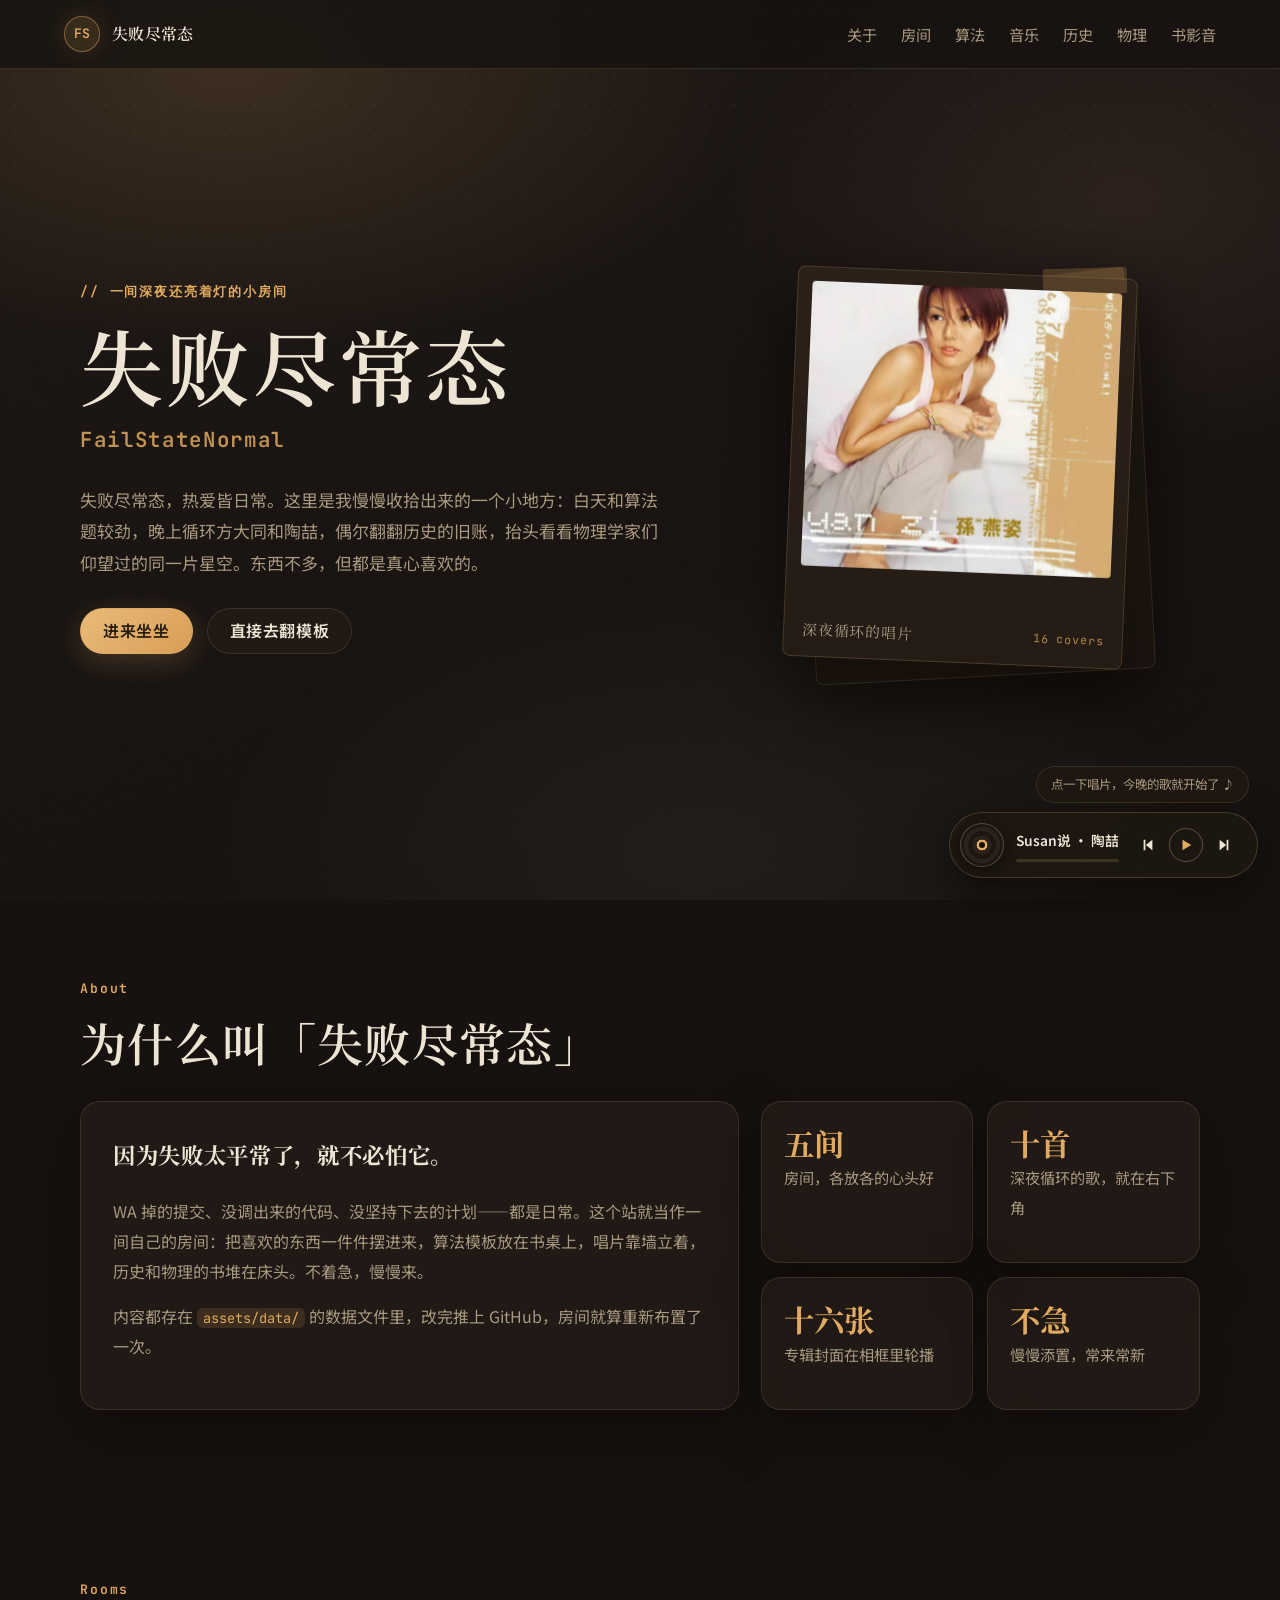
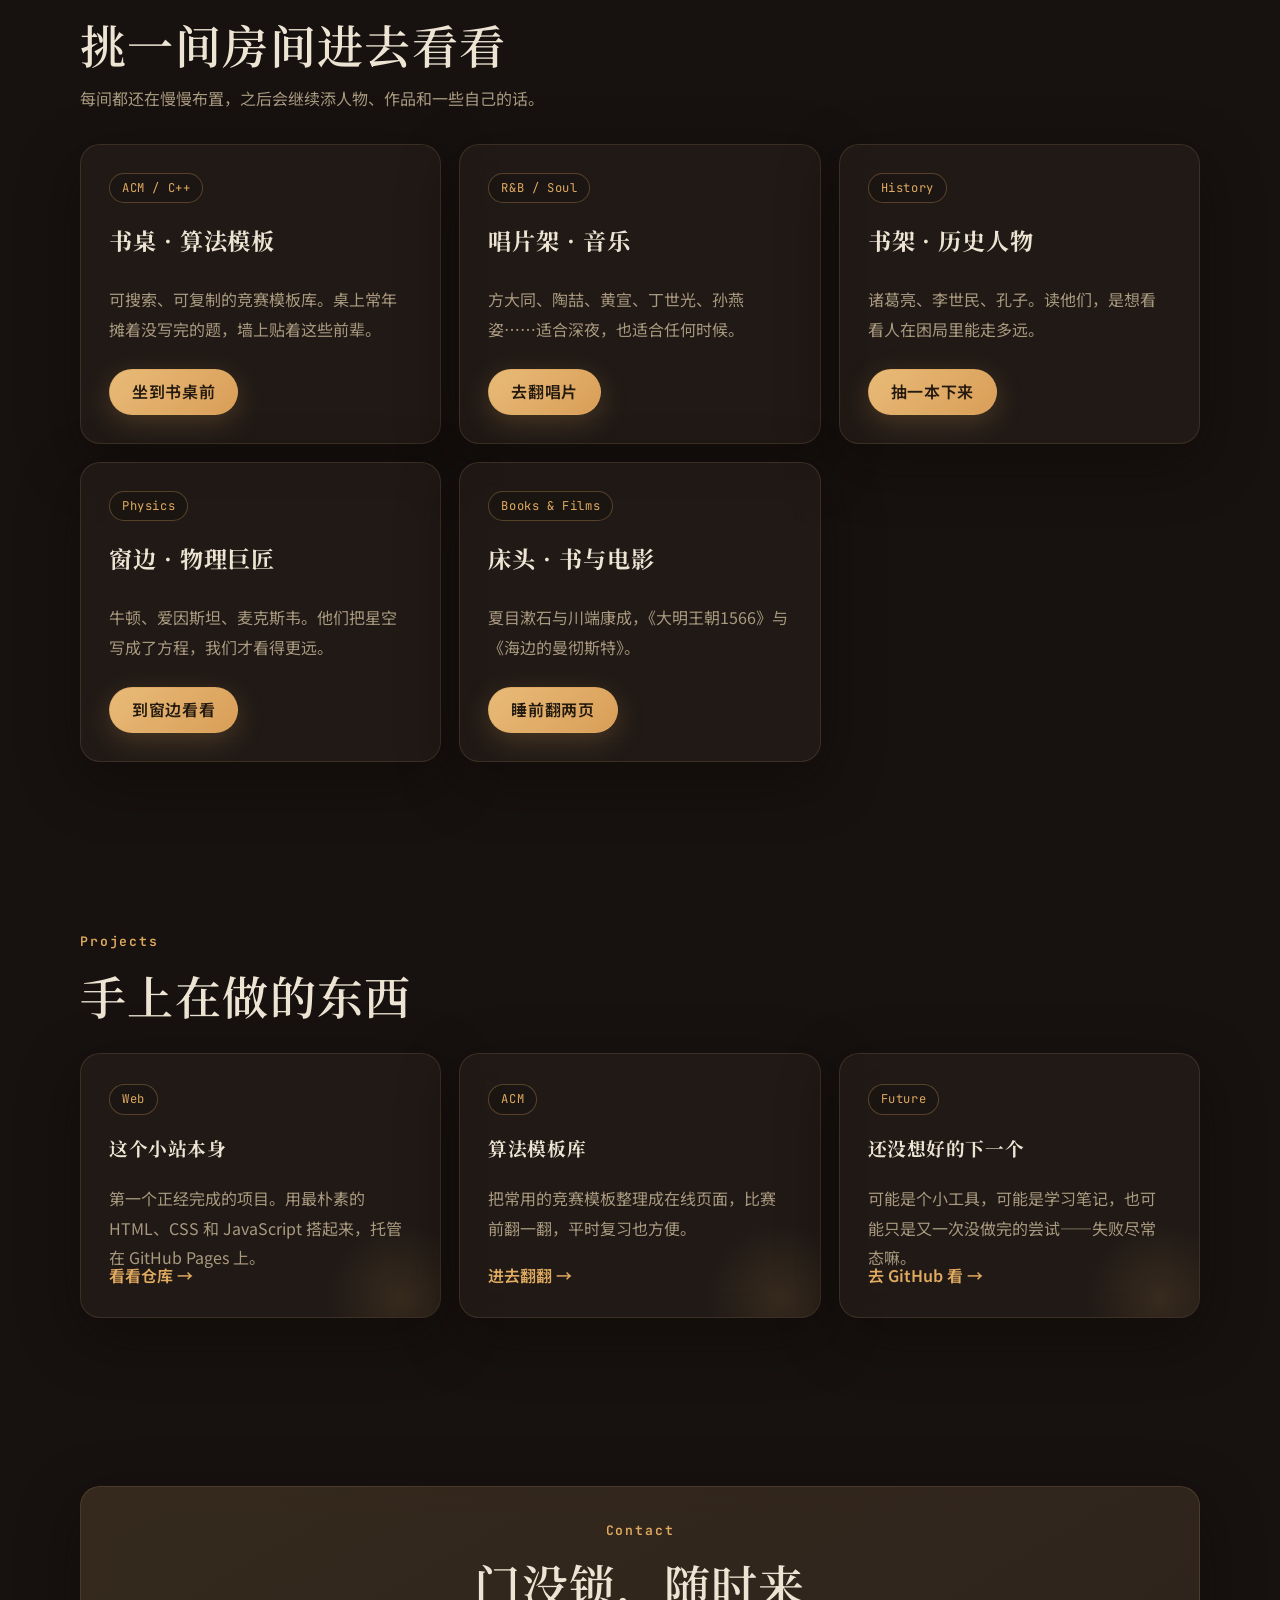
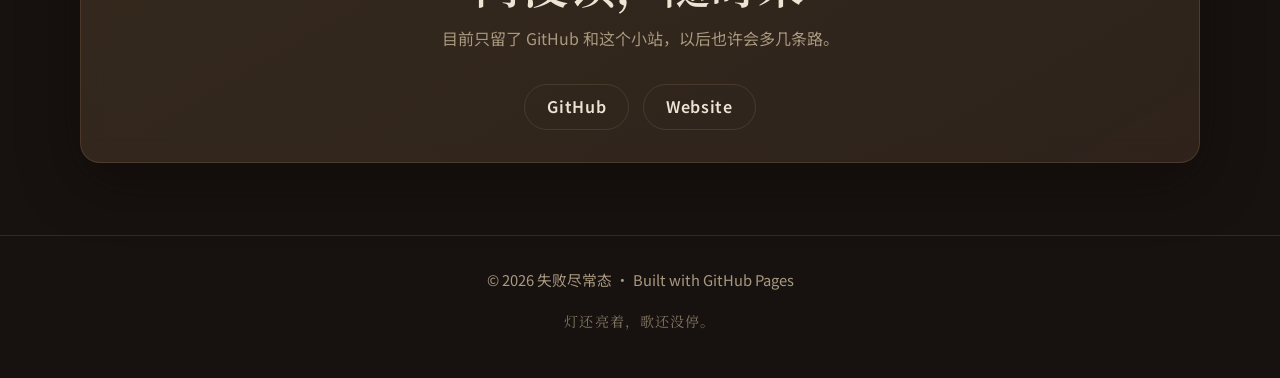
==== commit 4ea3a7bc: "进行了一些调整" ====
--- a/index.html
+++ b/index.html
@@ -9,7 +9,7 @@
   <link rel="preconnect" href="https://fonts.gstatic.com" crossorigin>
   <link href="https://fonts.googleapis.com/css2?family=Noto+Sans+SC:wght@400;500;700&family=Noto+Serif+SC:wght@500;600;700&family=JetBrains+Mono:wght@400;600&display=swap" rel="stylesheet">
   <link rel="icon" href="data:image/svg+xml,<svg xmlns='http://www.w3.org/2000/svg' viewBox='0 0 100 100'><text y='.9em' font-size='90'>&#127982;</text></svg>">
-  <link rel="stylesheet" href="assets/css/style.css?v=20260707" />
+  <link rel="stylesheet" href="assets/css/style.css?v=20260708" />
 </head>
 <body>
   <div class="site-bg"></div>
@@ -50,13 +50,13 @@
         </div>
       </div>
 
-      <aside class="hero-gallery reveal" aria-label="随手收藏的一些照片">
+      <aside class="hero-gallery reveal" aria-label="深夜循环的专辑封面">
         <div class="polaroid polaroid-back"></div>
         <div class="polaroid">
-          <div class="frame" data-slides="mix" data-slide-interval="4600"></div>
+          <div class="frame" data-slides="music" data-slide-interval="4600"></div>
           <div class="caption">
-            <span>歌单、剧照与星空</span>
-            <code>26 shots</code>
+            <span>深夜循环的唱片</span>
+            <code>16 covers</code>
           </div>
         </div>
       </aside>
@@ -80,7 +80,7 @@
         <div class="stats">
           <div class="stat-card"><strong>五间</strong><span>房间，各放各的心头好</span></div>
           <div class="stat-card"><strong>十首</strong><span>深夜循环的歌，就在右下角</span></div>
-          <div class="stat-card"><strong>廿六张</strong><span>随手收藏的照片</span></div>
+          <div class="stat-card"><strong>十六张</strong><span>专辑封面在相框里轮播</span></div>
           <div class="stat-card"><strong>不急</strong><span>慢慢添置，常来常新</span></div>
         </div>
       </div>
@@ -93,31 +93,31 @@
         <p>每间都还在慢慢布置，之后会继续添人物、作品和一些自己的话。</p>
       </div>
       <div class="hub-grid">
-        <article class="hub-card" data-slides="it">
+        <article class="hub-card">
           <div class="card-tag">ACM / C++</div>
           <h3>书桌 · 算法模板</h3>
           <p>可搜索、可复制的竞赛模板库。桌上常年摊着没写完的题，墙上贴着这些前辈。</p>
           <a class="button primary" href="acm.html">坐到书桌前</a>
         </article>
-        <article class="hub-card" data-slides="music">
+        <article class="hub-card">
           <div class="card-tag">R&amp;B / Soul</div>
           <h3>唱片架 · 音乐</h3>
           <p>方大同、陶喆、黄宣、丁世光、孙燕姿……适合深夜，也适合任何时候。</p>
           <a class="button primary" href="music.html">去翻唱片</a>
         </article>
-        <article class="hub-card" data-slides="history">
+        <article class="hub-card">
           <div class="card-tag">History</div>
           <h3>书架 · 历史人物</h3>
           <p>诸葛亮、李世民、孔子。读他们，是想看看人在困局里能走多远。</p>
           <a class="button primary" href="history.html">抽一本下来</a>
         </article>
-        <article class="hub-card" data-slides="physics">
+        <article class="hub-card">
           <div class="card-tag">Physics</div>
           <h3>窗边 · 物理巨匠</h3>
           <p>牛顿、爱因斯坦、麦克斯韦。他们把星空写成了方程，我们才看得更远。</p>
           <a class="button primary" href="physics.html">到窗边看看</a>
         </article>
-        <article class="hub-card" data-slides="history">
+        <article class="hub-card">
           <div class="card-tag">Books &amp; Films</div>
           <h3>床头 · 书与电影</h3>
           <p>夏目漱石与川端康成，《大明王朝1566》与《海边的曼彻斯特》。</p>
@@ -171,7 +171,7 @@
     <p class="footer-note">灯还亮着，歌还没停。</p>
   </footer>
 
-  <script src="assets/js/script.js?v=20260707"></script>
-  <script src="assets/js/player.js?v=20260707"></script>
+  <script src="assets/js/script.js?v=20260708"></script>
+  <script src="assets/js/player.js?v=20260708"></script>
 </body>
 </html>
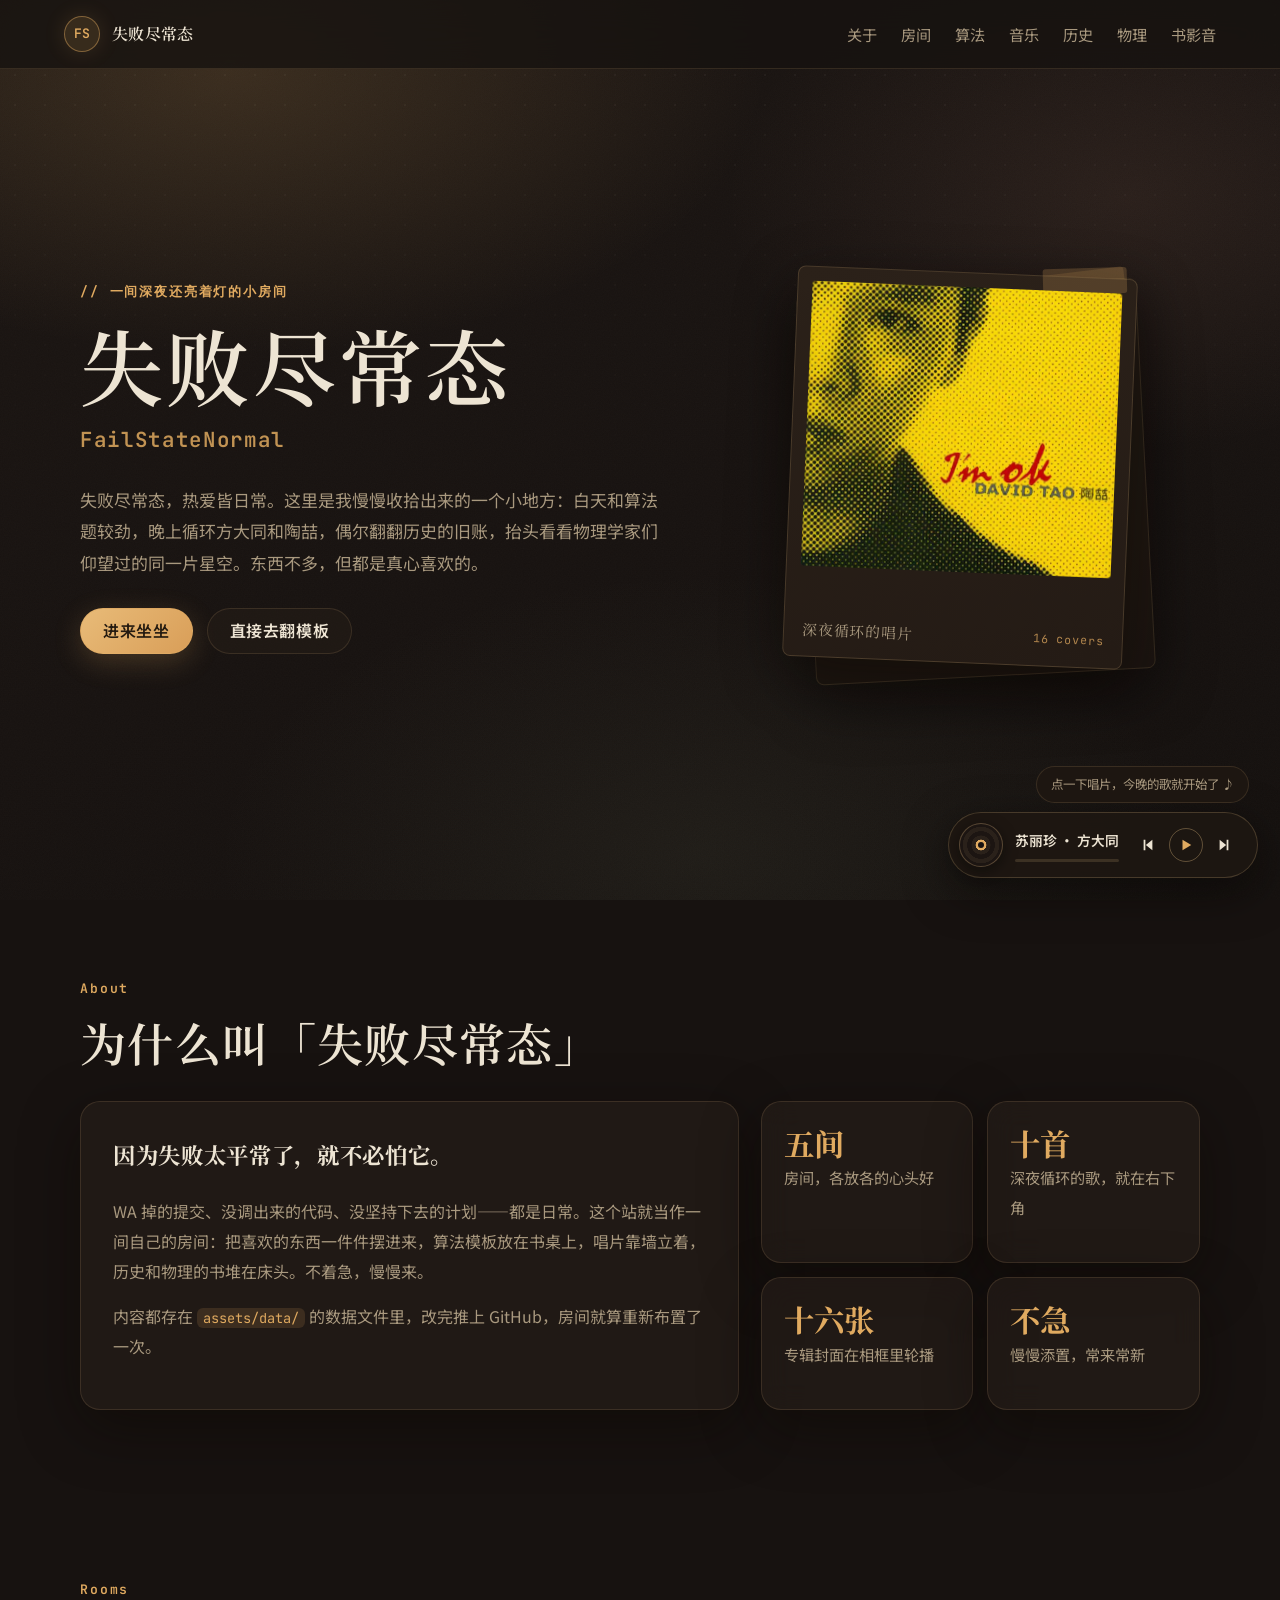
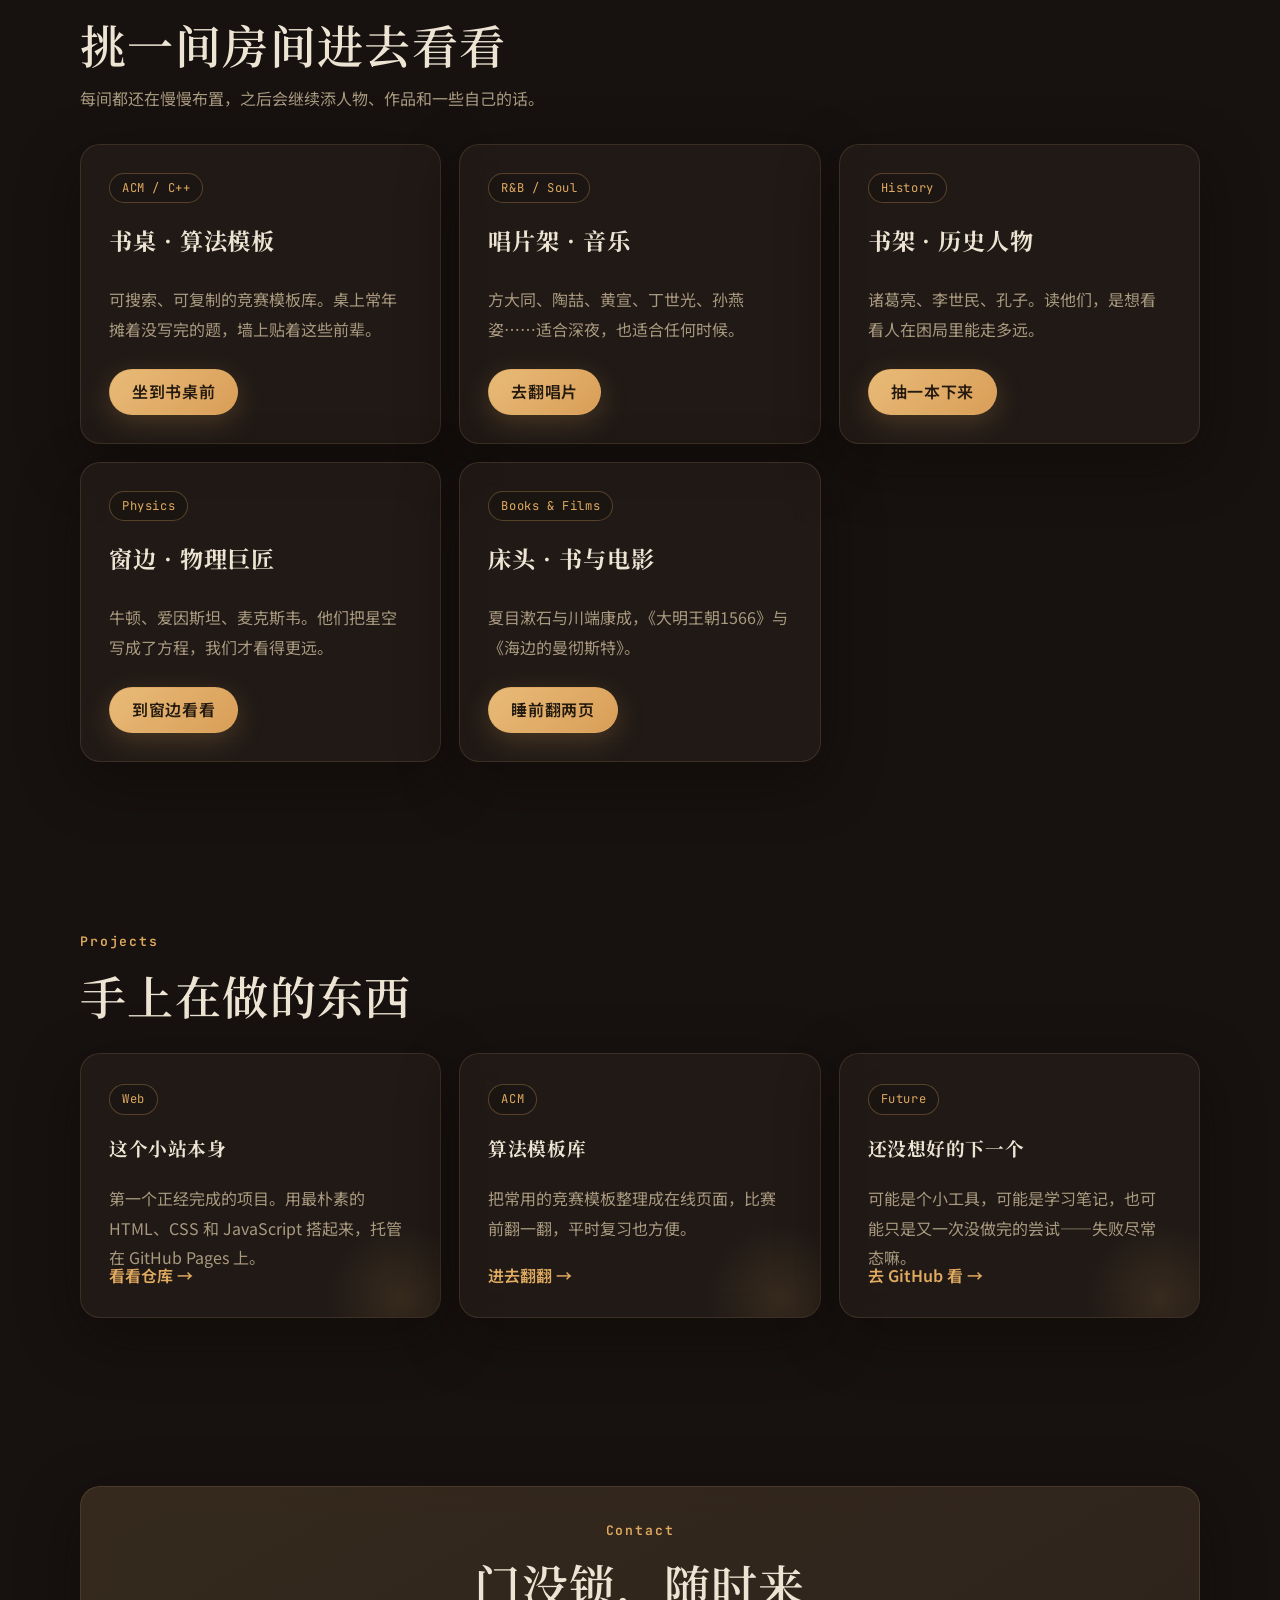
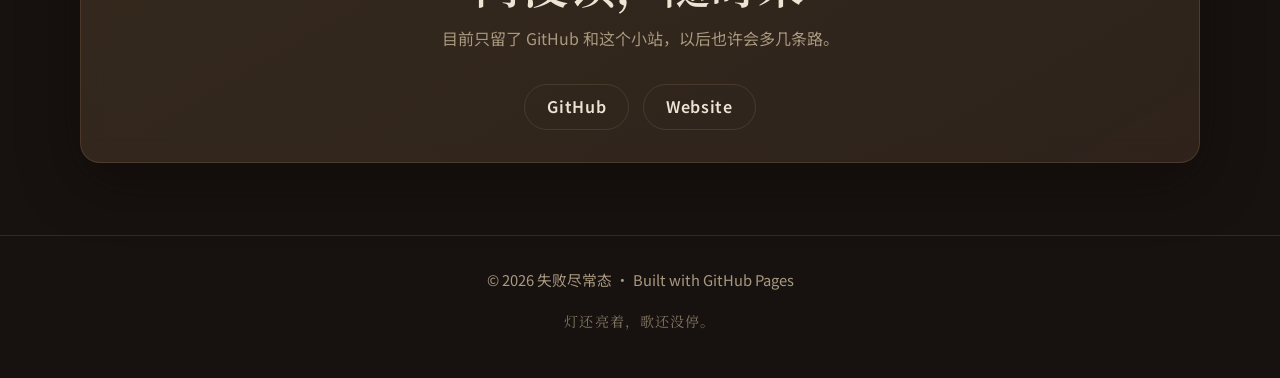
==== commit 95cde0d4: "移除幻灯片启动的随机错峰延迟，第一张不再停留过久" ====
--- a/index.html
+++ b/index.html
@@ -9,7 +9,7 @@
   <link rel="preconnect" href="https://fonts.gstatic.com" crossorigin>
   <link href="https://fonts.googleapis.com/css2?family=Noto+Sans+SC:wght@400;500;700&family=Noto+Serif+SC:wght@500;600;700&family=JetBrains+Mono:wght@400;600&display=swap" rel="stylesheet">
   <link rel="icon" href="data:image/svg+xml,<svg xmlns='http://www.w3.org/2000/svg' viewBox='0 0 100 100'><text y='.9em' font-size='90'>&#127982;</text></svg>">
-  <link rel="stylesheet" href="assets/css/style.css?v=20260708" />
+  <link rel="stylesheet" href="assets/css/style.css?v=20260709" />
 </head>
 <body>
   <div class="site-bg"></div>
@@ -171,7 +171,7 @@
     <p class="footer-note">灯还亮着，歌还没停。</p>
   </footer>
 
-  <script src="assets/js/script.js?v=20260708"></script>
-  <script src="assets/js/player.js?v=20260708"></script>
+  <script src="assets/js/script.js?v=20260709"></script>
+  <script src="assets/js/player.js?v=20260709"></script>
 </body>
 </html>
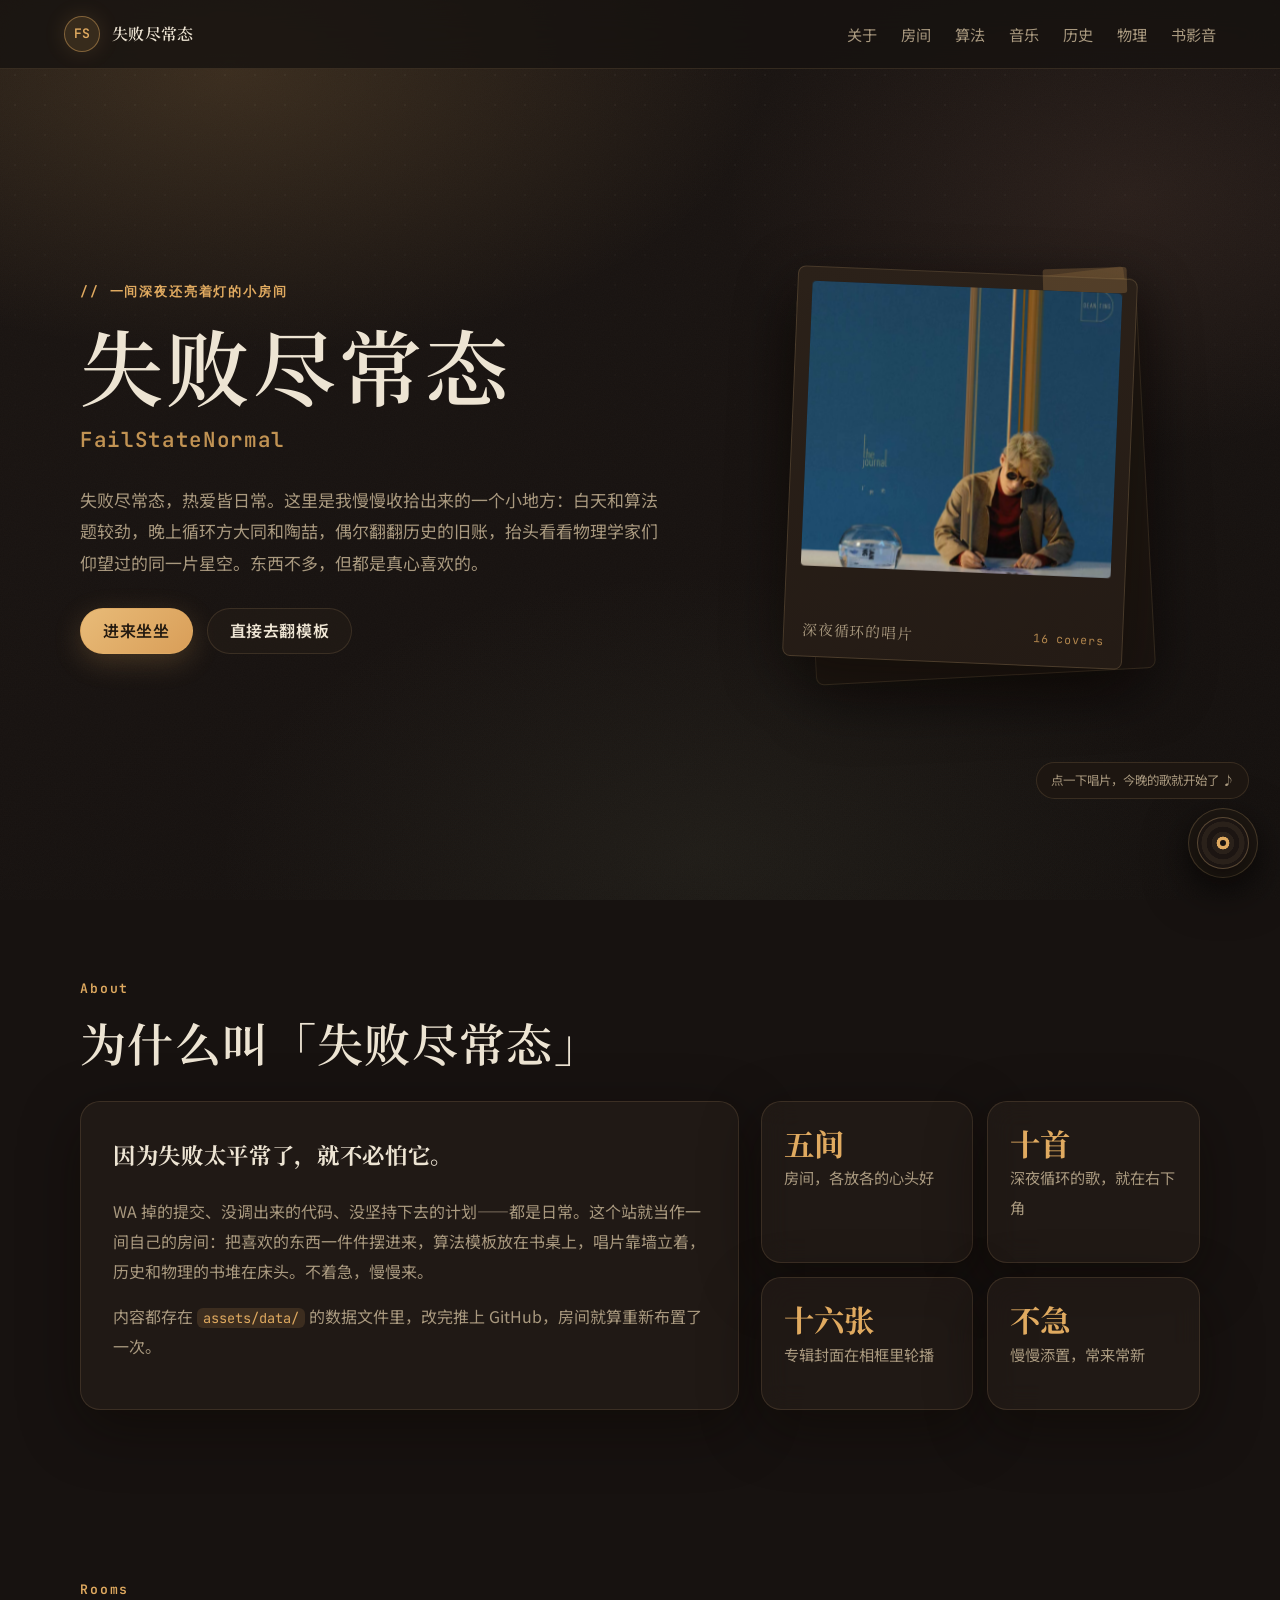
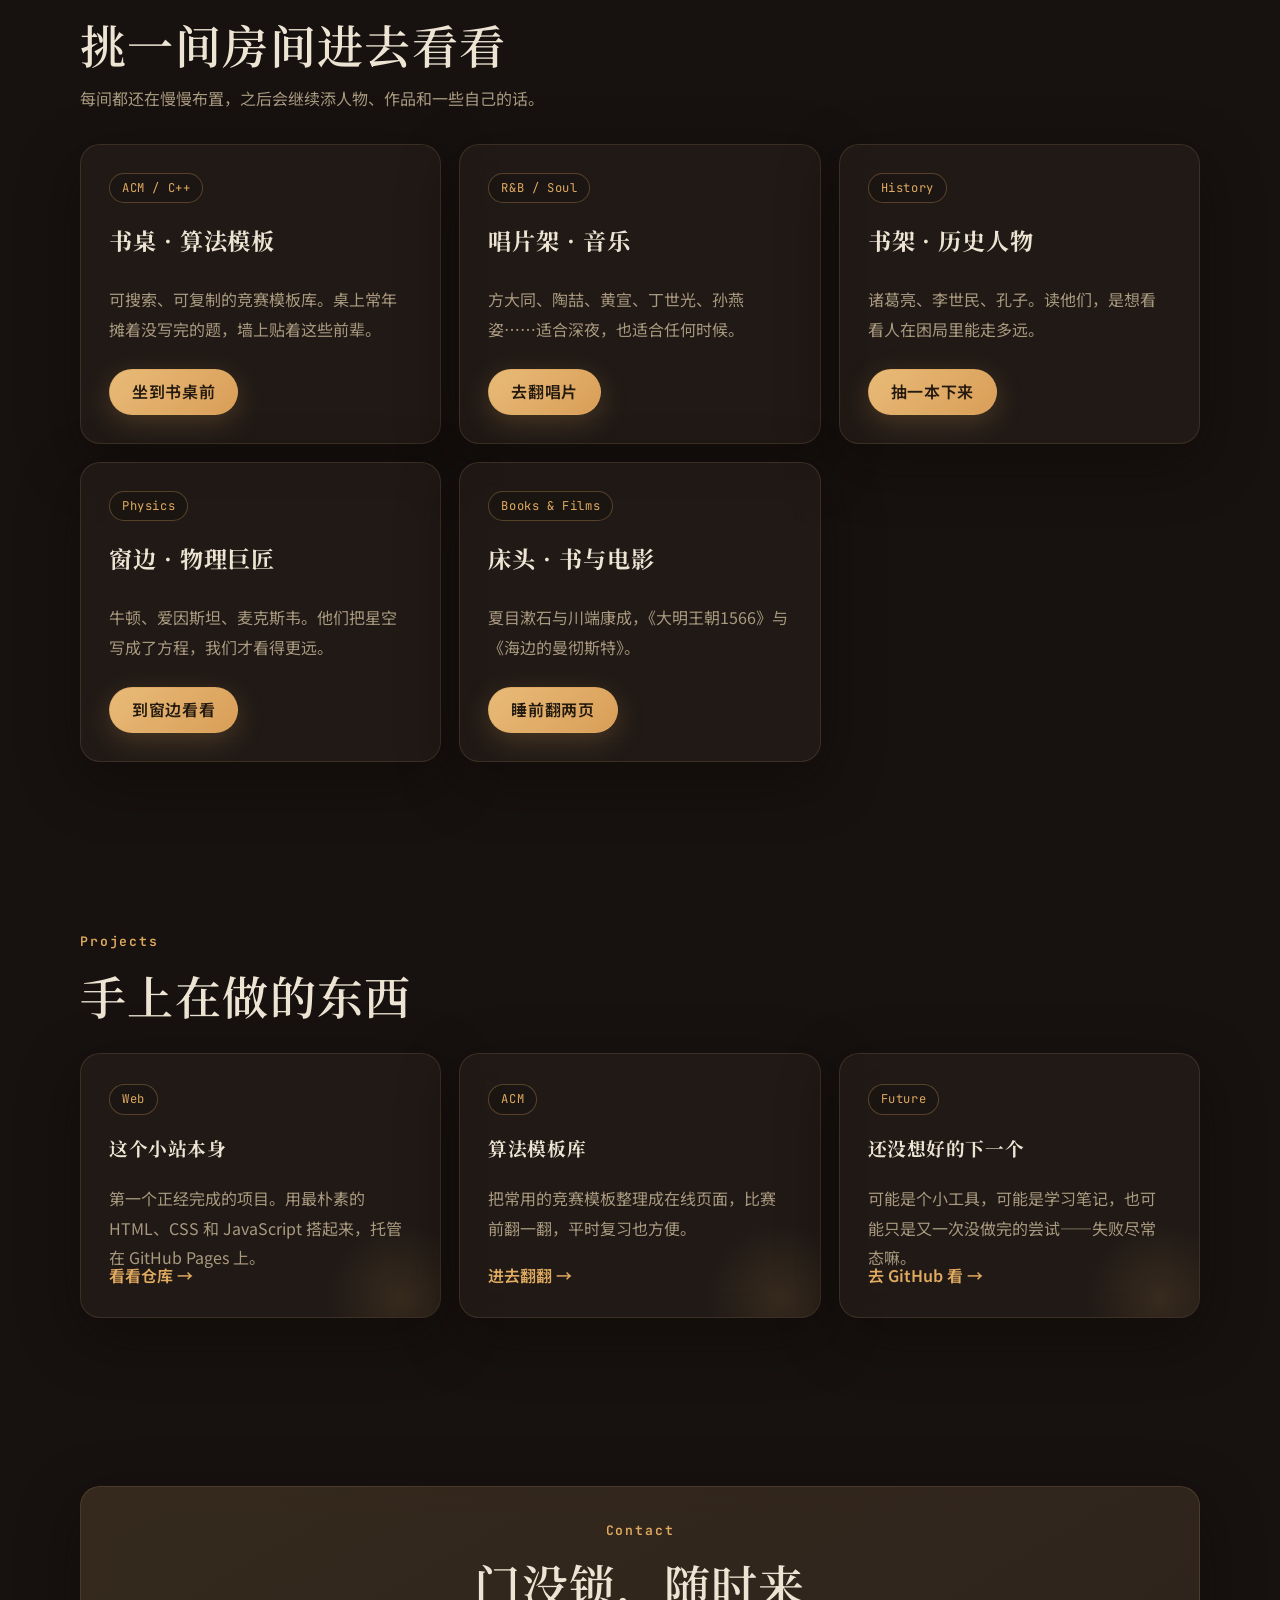
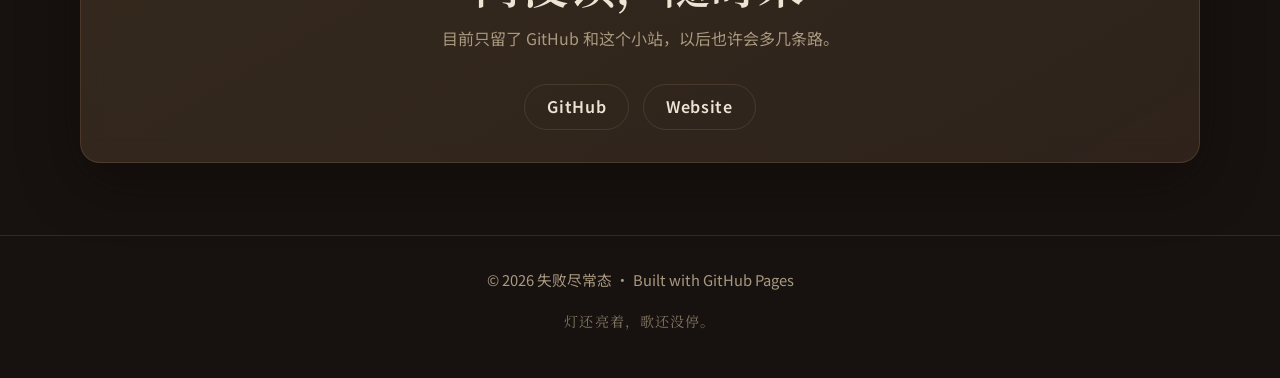
==== commit 1a7ba1e9: "播放器改为三段式悬浮窗：小唱片-播放条-弹出歌单，支持点选切歌" ====
--- a/index.html
+++ b/index.html
@@ -9,7 +9,7 @@
   <link rel="preconnect" href="https://fonts.gstatic.com" crossorigin>
   <link href="https://fonts.googleapis.com/css2?family=Noto+Sans+SC:wght@400;500;700&family=Noto+Serif+SC:wght@500;600;700&family=JetBrains+Mono:wght@400;600&display=swap" rel="stylesheet">
   <link rel="icon" href="data:image/svg+xml,<svg xmlns='http://www.w3.org/2000/svg' viewBox='0 0 100 100'><text y='.9em' font-size='90'>&#127982;</text></svg>">
-  <link rel="stylesheet" href="assets/css/style.css?v=20260709" />
+  <link rel="stylesheet" href="assets/css/style.css?v=20260711" />
 </head>
 <body>
   <div class="site-bg"></div>
@@ -171,7 +171,7 @@
     <p class="footer-note">灯还亮着，歌还没停。</p>
   </footer>
 
-  <script src="assets/js/script.js?v=20260709"></script>
-  <script src="assets/js/player.js?v=20260709"></script>
+  <script src="assets/js/script.js?v=20260711"></script>
+  <script src="assets/js/player.js?v=20260711"></script>
 </body>
 </html>
--- a/assets/css/style.css
+++ b/assets/css/style.css
@@ -875,7 +875,8 @@
   color: var(--muted);
 }
 
-/* —— 悬浮音乐播放器 —— */
+/* —— 悬浮音乐播放器：平时是一张小唱片，点一下横向伸长成播放条，
+   条上的歌单按钮再向上弹出歌单 —— */
 .music-player {
   position: fixed;
   right: 22px;
@@ -883,38 +884,33 @@
   z-index: 40;
   display: flex;
   align-items: center;
-  gap: 12px;
-  max-width: calc(100vw - 44px);
-  padding: 10px 16px 10px 10px;
+  max-width: calc(100vw - 24px);
+  padding: 8px;
   border: 1px solid rgba(224, 186, 128, 0.22);
   border-radius: 999px;
   background: rgba(30, 23, 18, 0.92);
   box-shadow: 0 14px 44px rgba(8, 5, 3, 0.55);
   backdrop-filter: blur(18px);
-  transition: transform 0.35s ease, opacity 0.35s ease;
-}
-
-.music-player.collapsed .mp-body {
-  display: none;
-}
-
-.music-player.collapsed {
-  padding: 8px;
 }
 
 .mp-disc {
   position: relative;
   flex: none;
-  width: 44px;
-  height: 44px;
+  width: 52px;
+  height: 52px;
   border: none;
   border-radius: 50%;
   background:
     radial-gradient(circle at 50% 50%, #e0aa60 0 17%, #2a211a 18% 30%, #1c1512 31% 44%, #2a211a 45% 58%, #1c1512 59% 74%, #2a211a 75% 100%);
-  box-shadow: inset 0 0 0 1px rgba(224, 186, 128, 0.3), 0 4px 14px rgba(8, 5, 3, 0.5);
+  box-shadow: inset 0 0 0 1px rgba(224, 186, 128, 0.3), 0 10px 26px rgba(8, 5, 3, 0.55);
   cursor: pointer;
   animation: mp-spin 9s linear infinite;
   animation-play-state: paused;
+  transition: box-shadow 0.25s ease;
+}
+
+.mp-disc:hover {
+  box-shadow: inset 0 0 0 1px rgba(224, 186, 128, 0.55), 0 10px 30px rgba(8, 5, 3, 0.65);
 }
 
 .music-player.playing .mp-disc {
@@ -939,16 +935,115 @@
   }
 }
 
+/* 播放条主体：收起时宽度归零，展开时横向伸长 */
 .mp-body {
   display: flex;
   align-items: center;
   gap: 12px;
   min-width: 0;
+  max-width: 380px;
+  padding-left: 12px;
+  overflow: hidden;
+  opacity: 1;
+  transition: max-width 0.4s ease, opacity 0.25s ease 0.12s, padding-left 0.4s ease;
+}
+
+.music-player.collapsed .mp-body {
+  max-width: 0;
+  padding-left: 0;
+  opacity: 0;
+  transition: max-width 0.4s ease, opacity 0.18s ease, padding-left 0.4s ease;
+}
+
+/* 歌单弹层：挂在播放条上方 */
+.mp-panel {
+  position: absolute;
+  right: 0;
+  bottom: calc(100% + 12px);
+  width: min(300px, calc(100vw - 44px));
+  padding: 10px;
+  border: 1px solid rgba(224, 186, 128, 0.22);
+  border-radius: 16px;
+  background: rgba(30, 23, 18, 0.94);
+  box-shadow: 0 14px 44px rgba(8, 5, 3, 0.55);
+  backdrop-filter: blur(18px);
+  transform-origin: bottom right;
+  opacity: 0;
+  visibility: hidden;
+  transform: translateY(14px) scale(0.94);
+  pointer-events: none;
+  transition: opacity 0.28s ease, transform 0.28s ease, visibility 0.28s;
+}
+
+.music-player.list-open .mp-panel {
+  opacity: 1;
+  visibility: visible;
+  transform: none;
+  pointer-events: auto;
+}
+
+.mp-list {
+  display: flex;
+  flex-direction: column;
+  gap: 2px;
+  max-height: min(250px, 44vh);
+  padding-right: 4px;
+  overflow-y: auto;
+  scrollbar-width: thin;
+  scrollbar-color: rgba(224, 186, 128, 0.3) transparent;
+}
+
+.mp-list::-webkit-scrollbar {
+  width: 6px;
+}
+
+.mp-list::-webkit-scrollbar-thumb {
+  border-radius: 999px;
+  background: rgba(224, 186, 128, 0.3);
+}
+
+.mp-list button {
+  display: flex;
+  gap: 9px;
+  align-items: baseline;
+  padding: 7px 9px;
+  border: none;
+  border-radius: 8px;
+  background: none;
+  color: var(--muted);
+  font-size: 0.82rem;
+  text-align: left;
+  cursor: pointer;
+  transition: background 0.2s ease, color 0.2s ease;
+}
+
+.mp-list button:hover {
+  color: var(--text);
+  background: rgba(224, 186, 128, 0.08);
+}
+
+.mp-list button.active {
+  color: var(--accent);
+  background: var(--accent-soft);
+}
+
+.mp-list .mp-no {
+  flex: none;
+  font-family: var(--mono);
+  font-size: 0.68rem;
+  opacity: 0.55;
+}
+
+.mp-list .mp-song {
+  overflow: hidden;
+  white-space: nowrap;
+  text-overflow: ellipsis;
 }
 
 .mp-info {
+  flex: none;
+  width: 168px;
   min-width: 0;
-  max-width: 200px;
 }
 
 .mp-title {
@@ -962,8 +1057,8 @@
 
 .mp-progress {
   position: relative;
-  height: 3px;
-  margin-top: 6px;
+  height: 4px;
+  margin-top: 7px;
   border-radius: 999px;
   background: rgba(224, 186, 128, 0.16);
   cursor: pointer;
@@ -1010,6 +1105,11 @@
   color: var(--accent);
 }
 
+.music-player.list-open .mp-list-btn {
+  color: var(--accent);
+  background: var(--accent-soft);
+}
+
 .mp-controls svg {
   display: block;
   width: 14px;
@@ -1142,6 +1242,10 @@
   }
 
   .mp-info {
+    width: clamp(72px, calc(100vw - 292px), 168px);
+  }
+
+  .mp-info {
     max-width: 120px;
   }
 }
